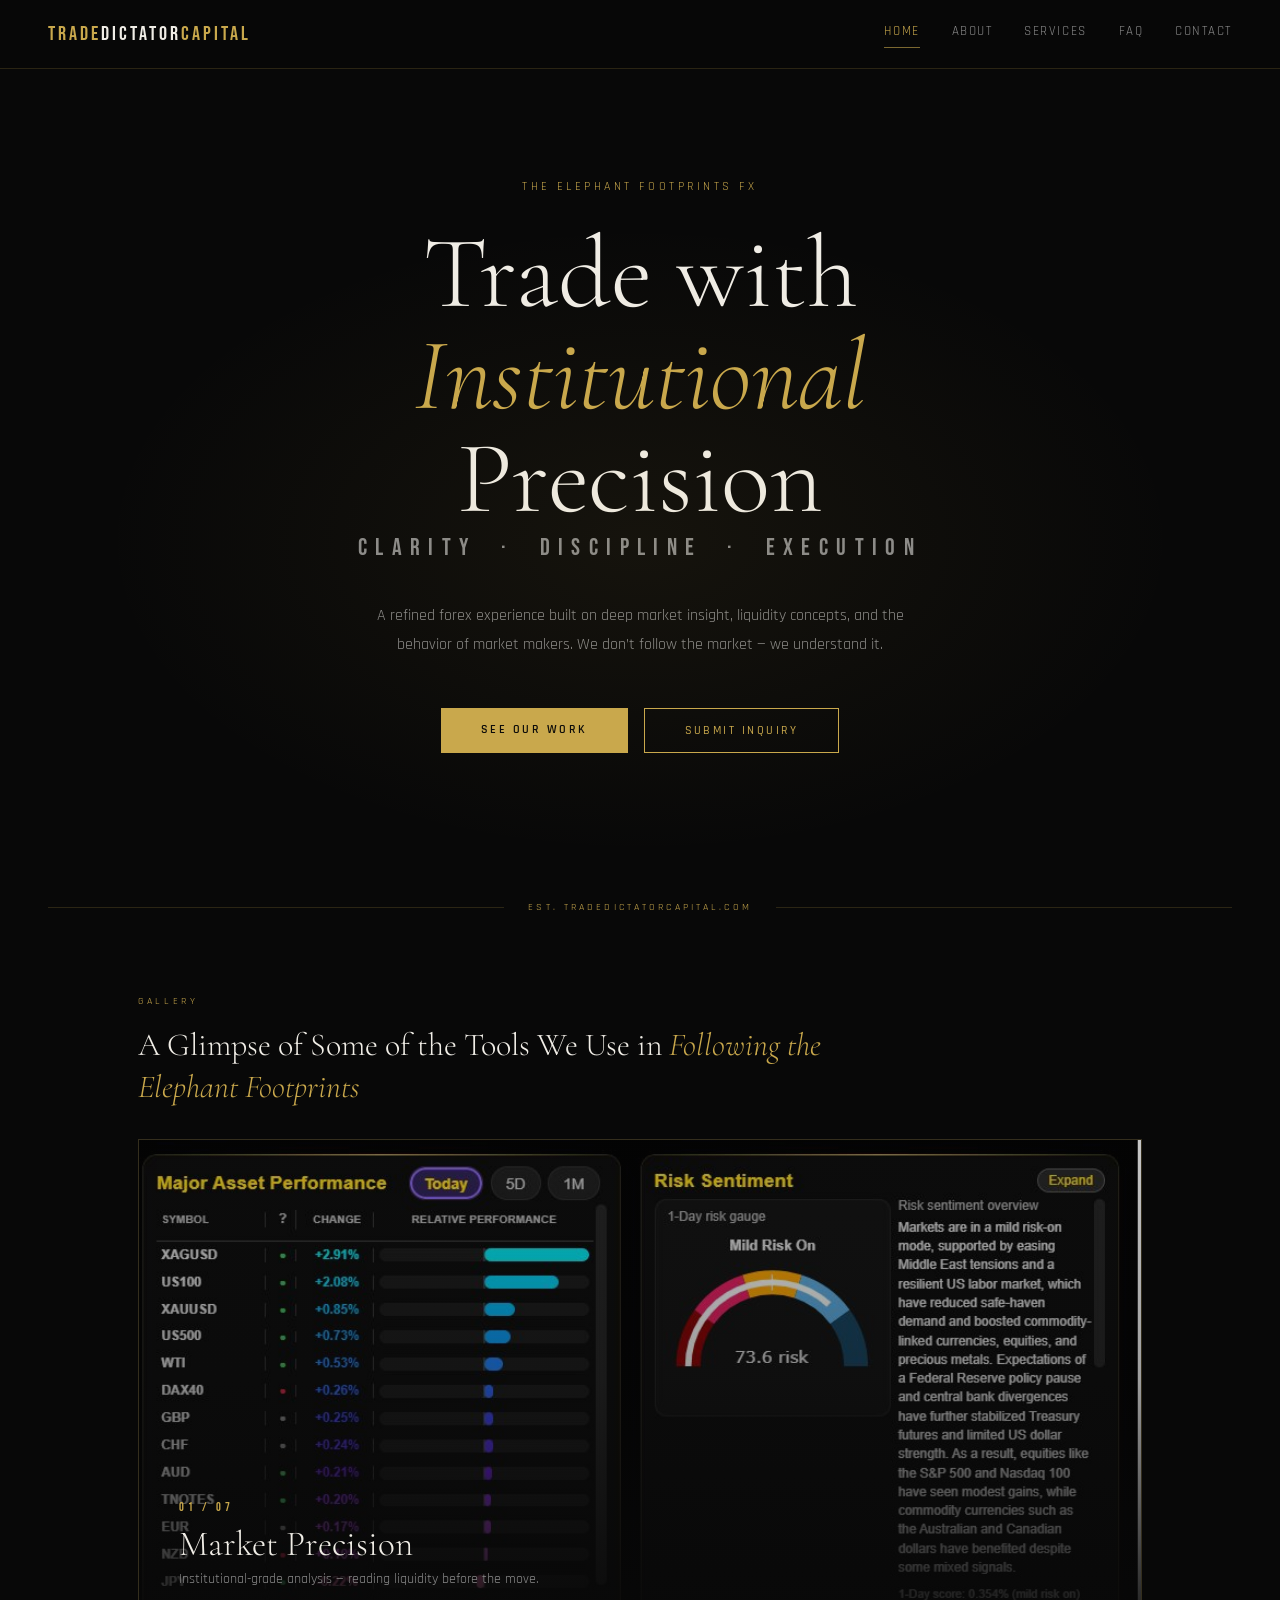
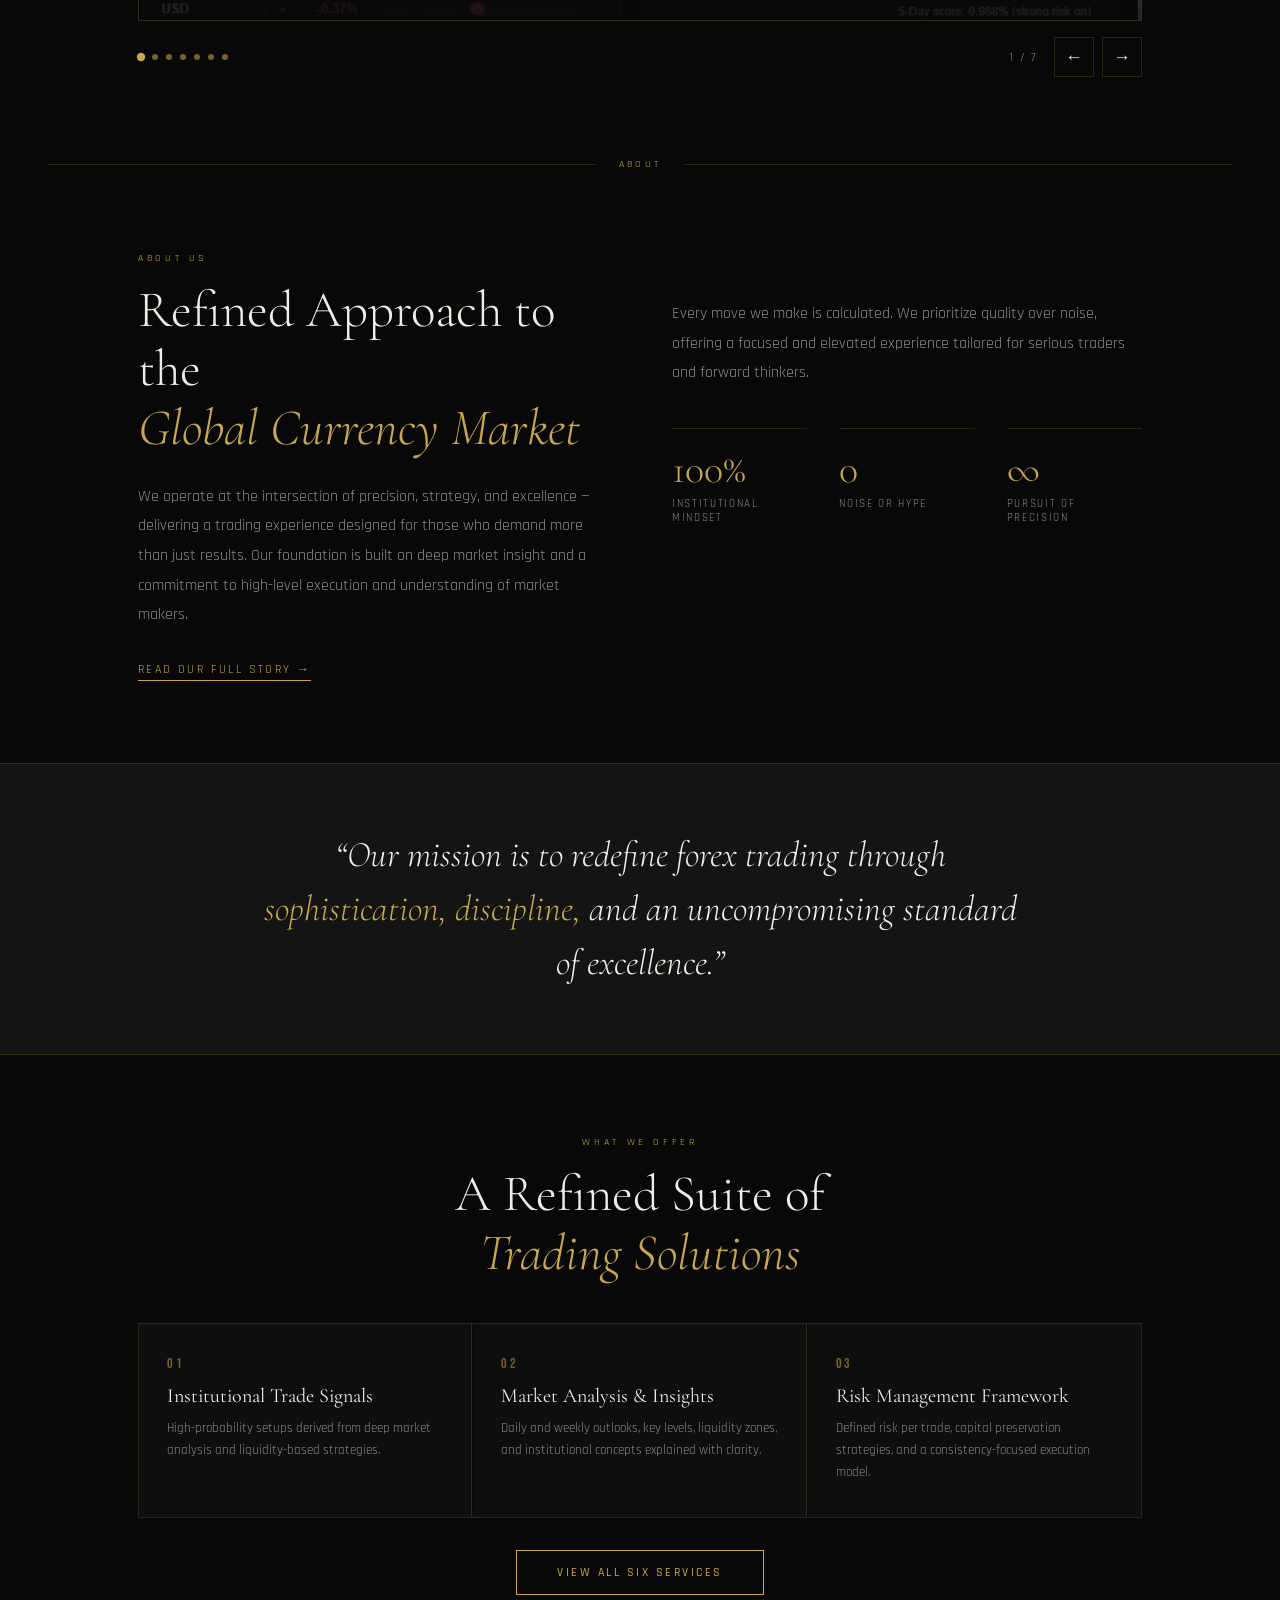
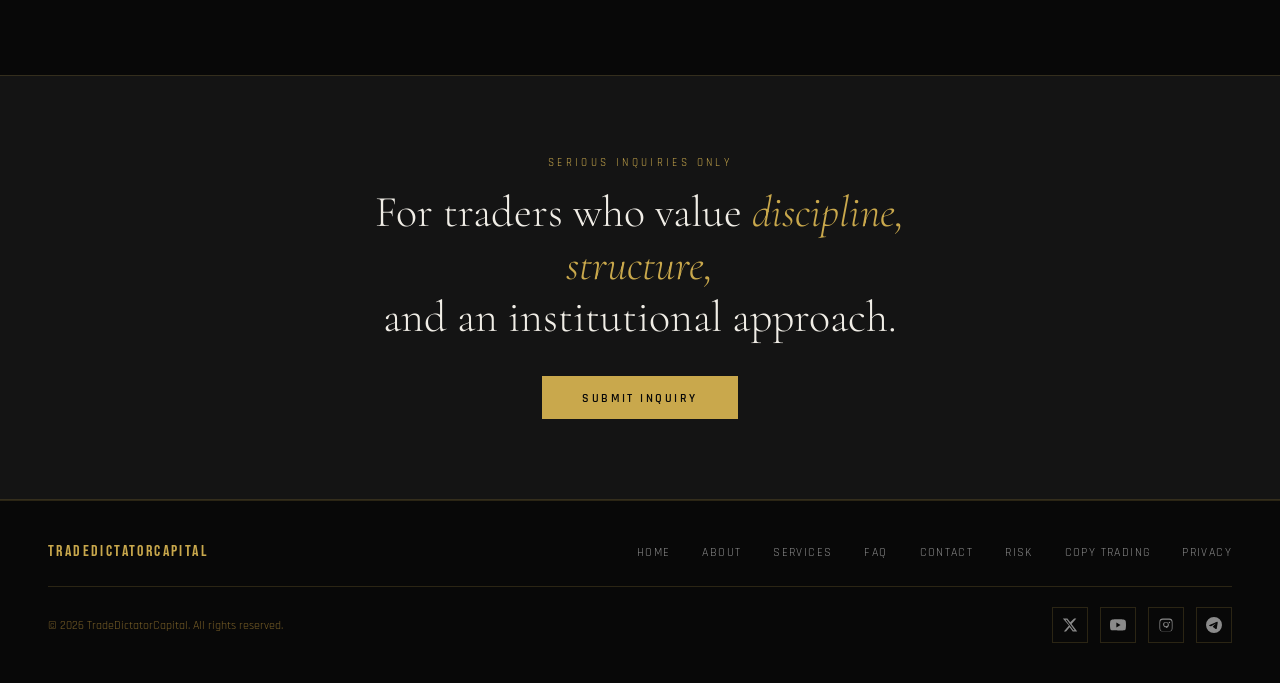
==== index.html @ 40e5babe "Initial site for TradeDictatorCapital Multi-page static site for tradedictatorcapital.com — a forex " ====
<!DOCTYPE html>
<html lang="en">
<head>
<meta charset="UTF-8">
<meta name="viewport" content="width=device-width, initial-scale=1.0">
<title>TradeDictatorCapital — The Elephant Footprints FX</title>
<meta name="description" content="A refined forex experience built on institutional principles, precision, and disciplined execution.">
<link href="https://fonts.googleapis.com/css2?family=Cormorant+Garamond:ital,wght@0,300;0,400;0,600;1,300;1,400&family=Bebas+Neue&family=Rajdhani:wght@300;400;500;600&display=swap" rel="stylesheet">
<link rel="stylesheet" href="styles.css">
</head>
<body>

<nav>
  <a href="index.html" style="text-decoration:none"><div class="nav-logo">Trade<span>Dictator</span>Capital</div></a>
  <ul class="nav-links">
    <li><a href="index.html" class="active">Home</a></li>
    <li><a href="about.html">About</a></li>
    <li><a href="services.html">Services</a></li>
    <li><a href="faq.html">FAQ</a></li>
    <li><a href="contact.html">Contact</a></li>
  </ul>
</nav>

<div class="hero">
  <p class="hero-eyebrow">The Elephant Footprints FX</p>
  <h1 class="hero-title">Trade with<br><em>Institutional</em><br>Precision</h1>
  <p class="hero-sub">Clarity &nbsp;&middot;&nbsp; Discipline &nbsp;&middot;&nbsp; Execution</p>
  <p class="hero-desc">A refined forex experience built on deep market insight, liquidity concepts, and the behavior of market makers. We don&rsquo;t follow the market &mdash; we understand it.</p>
  <div class="hero-ctas">
    <a href="#gallery" class="btn-primary">See Our Work</a>
    <a href="contact.html" class="btn-outline">Submit Inquiry</a>
  </div>
</div>

<div class="divider"><div class="divider-line"></div><div class="divider-mark">Est. Tradedictatorcapital.com</div><div class="divider-line"></div></div>

<div class="slideshow-section" id="gallery">
  <p class="slideshow-label">Gallery</p>
  <h2 class="slideshow-heading">A Glimpse of Some of the Tools We Use in <em>Following the Elephant Footprints</em></h2>
  <div class="slider-wrap">
    <div class="slides-track" id="slidesTrack">
      <div class="slide">
        <img src="[data-uri]" alt="Market Precision" />
        <div class="slide-overlay"></div>
        <div class="slide-content">
          <div class="slide-num">01 / 07</div>
          <div class="slide-title">Market Precision</div>
          <div class="slide-caption">Institutional-grade analysis — reading liquidity before the move.</div>
        </div>
      </div>
      <div class="slide">
        <img src="[data-uri]" alt="Positioning Overview" />
        <div class="slide-overlay"></div>
        <div class="slide-content">
          <div class="slide-num">02 / 07</div>
          <div class="slide-title">Positioning Overview</div>
          <div class="slide-caption">Net non-commercial positioning across forex, commodities & equities.</div>
        </div>
      </div>
      <div class="slide">
        <img src="[data-uri]" alt="Rate Probability" />
        <div class="slide-overlay"></div>
        <div class="slide-content">
          <div class="slide-num">03 / 07</div>
          <div class="slide-title">Rate Probability</div>
          <div class="slide-caption">Central bank rate expectations mapped across every major meeting.</div>
        </div>
      </div>
      <div class="slide">
        <img src="[data-uri]" alt="Economic Calendar" />
        <div class="slide-overlay"></div>
        <div class="slide-content">
          <div class="slide-num">04 / 07</div>
          <div class="slide-title">Economic Calendar</div>
          <div class="slide-caption">Every high-impact macro event, tracked and filtered by country.</div>
        </div>
      </div>
      <div class="slide">
        <img src="[data-uri]" alt="Retail Sentiment" />
        <div class="slide-overlay"></div>
        <div class="slide-content">
          <div class="slide-num">05 / 07</div>
          <div class="slide-title">Retail Sentiment</div>
          <div class="slide-caption">Contrarian signals from retail positioning across all asset classes.</div>
        </div>
      </div>
      <div class="slide">
        <img src="[data-uri]" alt="Seasonality" />
        <div class="slide-overlay"></div>
        <div class="slide-content">
          <div class="slide-num">06 / 07</div>
          <div class="slide-title">Seasonality</div>
          <div class="slide-caption">Historical seasonal paths vs current year performance.</div>
        </div>
      </div>
      <div class="slide">
        <img src="[data-uri]" alt="Research Reports" />
        <div class="slide-overlay"></div>
        <div class="slide-content">
          <div class="slide-num">07 / 07</div>
          <div class="slide-title">Research Reports</div>
          <div class="slide-caption">300+ investment bank research notes processed and filtered.</div>
        </div>
      </div></div>
  </div>
  <div class="slider-controls">
    <div class="slider-dots" id="sliderDots"></div>
    <div class="slider-right">
      <div class="slider-counter" id="sliderCounter">1 / 7</div>
      <div class="slider-arrows">
        <button class="arrow-btn" id="prevBtn">&#8592;</button>
        <button class="arrow-btn" id="nextBtn">&#8594;</button>
      </div>
    </div>
  </div>
</div>

<div class="divider"><div class="divider-line"></div><div class="divider-mark">About</div><div class="divider-line"></div></div>

<section id="about">
  <div class="about-grid">
    <div>
      <p class="section-label">About Us</p>
      <h2 class="section-title">Refined Approach to the<br><em>Global Currency Market</em></h2>
      <p class="section-body">We operate at the intersection of precision, strategy, and excellence &mdash; delivering a trading experience designed for those who demand more than just results. Our foundation is built on deep market insight and a commitment to high-level execution and understanding of market makers.</p>
      <p class="section-body" style="margin-top:1.5rem"><a href="about.html" style="color:var(--gold);text-decoration:none;font-size:0.75rem;letter-spacing:0.2em;text-transform:uppercase;border-bottom:0.5px solid var(--gold);padding-bottom:0.2rem">Read Our Full Story &rarr;</a></p>
    </div>
    <div class="about-right">
      <p class="section-body">Every move we make is calculated. We prioritize quality over noise, offering a focused and elevated experience tailored for serious traders and forward thinkers.</p>
      <div class="stat-row">
        <div class="stat"><div class="stat-num">100%</div><div class="stat-label">Institutional Mindset</div></div>
        <div class="stat"><div class="stat-num">0</div><div class="stat-label">Noise or Hype</div></div>
        <div class="stat"><div class="stat-num">&infin;</div><div class="stat-label">Pursuit of Precision</div></div>
      </div>
    </div>
  </div>
</section>

<div class="mission-band">
  <blockquote>&ldquo;Our mission is to redefine forex trading through <span>sophistication, discipline,</span> and an uncompromising standard of excellence.&rdquo;</blockquote>
</div>

<div class="services-teaser">
  <p class="section-label" style="text-align:center">What We Offer</p>
  <h2 class="section-title" style="text-align:center">A Refined Suite of<br><em>Trading Solutions</em></h2>
  <div class="services-teaser-grid">
    <a href="services.html" class="tease" style="text-decoration:none;display:block;color:inherit">
      <div class="tease-num">01</div>
      <div class="tease-name">Institutional Trade Signals</div>
      <div class="tease-desc">High-probability setups derived from deep market analysis and liquidity-based strategies.</div>
    </a>
    <a href="services.html" class="tease" style="text-decoration:none;display:block;color:inherit">
      <div class="tease-num">02</div>
      <div class="tease-name">Market Analysis &amp; Insights</div>
      <div class="tease-desc">Daily and weekly outlooks, key levels, liquidity zones, and institutional concepts explained with clarity.</div>
    </a>
    <a href="services.html" class="tease" style="text-decoration:none;display:block;color:inherit">
      <div class="tease-num">03</div>
      <div class="tease-name">Risk Management Framework</div>
      <div class="tease-desc">Defined risk per trade, capital preservation strategies, and a consistency-focused execution model.</div>
    </a>
  </div>
  <div class="services-teaser-cta">
    <a href="services.html" class="btn-outline">View All Six Services</a>
  </div>
</div>

<div class="cta-band">
  <p class="cta-band-eyebrow">Serious Inquiries Only</p>
  <h2 class="cta-band-title">For traders who value <em>discipline, structure,</em><br>and an institutional approach.</h2>
  <a href="contact.html" class="btn-primary">Submit Inquiry</a>
</div>

<footer>
  <div class="footer-top">
    <div class="footer-logo">TradeDictatorCapital</div>
    <ul class="footer-links">
      <li><a href="index.html">Home</a></li>
      <li><a href="about.html">About</a></li>
      <li><a href="services.html">Services</a></li>
      <li><a href="faq.html">FAQ</a></li>
      <li><a href="contact.html">Contact</a></li>
      <li><a href="risk-disclaimer.html">Risk</a></li>
      <li><a href="copy-trading-disclaimer.html">Copy Trading</a></li>
      <li><a href="privacy-policy.html">Privacy</a></li>
    </ul>
  </div>
  <div class="footer-bottom">
    <div class="footer-copy">&copy; 2026 TradeDictatorCapital. All rights reserved.</div>
    <div class="social-links">
      <a href="#" class="social-link" aria-label="X (Twitter)">
        <svg viewBox="0 0 24 24"><path d="M18.244 2.25h3.308l-7.227 8.26 8.502 11.24H16.17l-4.714-6.231-5.401 6.231H2.746l7.73-8.835L1.254 2.25H8.08l4.259 5.631 5.905-5.631zm-1.161 17.52h1.833L7.084 4.126H5.117z"/></svg>
      </a>
      <a href="#" class="social-link" aria-label="YouTube">
        <svg viewBox="0 0 24 24"><path d="M23.498 6.186a3.016 3.016 0 0 0-2.122-2.136C19.505 3.545 12 3.545 12 3.545s-7.505 0-9.377.505A3.017 3.017 0 0 0 .502 6.186C0 8.07 0 12 0 12s0 3.93.502 5.814a3.016 3.016 0 0 0 2.122 2.136c1.871.505 9.376.505 9.376.505s7.505 0 9.377-.505a3.015 3.015 0 0 0 2.122-2.136C24 15.93 24 12 24 12s0-3.93-.502-5.814zM9.545 15.568V8.432L15.818 12l-6.273 3.568z"/></svg>
      </a>
      <a href="#" class="social-link" aria-label="Instagram">
        <svg viewBox="0 0 24 24"><path d="M12 2.163c3.204 0 3.584.012 4.85.07 3.252.148 4.771 1.691 4.919 4.919.058 1.265.069 1.645.069 4.849 0 3.205-.012 3.584-.069 4.849-.149 3.225-1.664 4.771-4.919 4.919-1.266.058-1.644.07-4.85.07-3.204 0-3.584-.012-4.849-.07-3.26-.149-4.771-1.699-4.919-4.92-.058-1.265-.07-1.644-.07-4.849 0-3.204.013-3.583.07-4.849.149-3.227 1.664-4.771 4.919-4.919C8.416 2.175 8.796 2.163 12 2.163zm0 1.802c-3.141 0-3.495.011-4.71.066-2.673.122-3.819 1.279-3.94 3.94-.055 1.215-.066 1.569-.066 4.71 0 3.141.011 3.495.066 4.71.122 2.673 1.279 3.819 3.94 3.94 1.215.055 1.569.066 4.71.066 3.141 0 3.495-.011 4.71-.066 2.673-.122 3.819-1.279 3.94-3.94.055-1.215.066-1.569.066-4.71 0-3.141-.011-3.495-.066-4.71-.122-2.673-1.279-3.819-3.94-3.94-1.215-.055-1.569-.066-4.71-.066zm0 11.532c-2.39 0-4.328-1.937-4.328-4.327S9.61 7.673 12 7.673s4.327 1.937 4.327 4.327-1.937 4.327-4.327 4.327zm0-7.139a2.812 2.812 0 1 0 0 5.624 2.812 2.812 0 0 0 0-5.624zm5.139-1.288a1.080 1.080 0 1 0 0 2.160 1.080 1.080 0 0 0 0-2.160z"/></svg>
      </a>
      <a href="#" class="social-link" aria-label="Telegram">
        <svg viewBox="0 0 24 24"><path d="M11.944 0A12 12 0 0 0 0 12a12 12 0 0 0 12 12 12 12 0 0 0 12-12A12 12 0 0 0 12 0a12 12 0 0 0-.056 0zm4.962 7.224c.1-.002.321.023.465.14a.506.506 0 0 1 .171.325c.016.093.036.306.02.472-.18 1.898-.962 6.502-1.36 8.627-.168.9-.499 1.201-.82 1.23-.696.065-1.225-.46-1.9-.902-1.056-.693-1.653-1.124-2.678-1.8-1.185-.78-.417-1.21.258-1.91.177-.184 3.247-2.977 3.307-3.23.007-.032.014-.15-.056-.213s-.174-.041-.249-.024c-.106.024-1.793 1.14-5.061 3.345-.48.33-.913.49-1.302.48-.428-.008-1.252-.241-1.865-.44-.752-.245-1.349-.374-1.297-.789.027-.216.325-.437.893-.663 3.498-1.524 5.83-2.529 6.998-3.014 3.332-1.386 4.025-1.627 4.476-1.635z"/></svg>
      </a>
    </div>
  </div>
</footer>

<script src="scripts.js"></script>
</body>
</html>
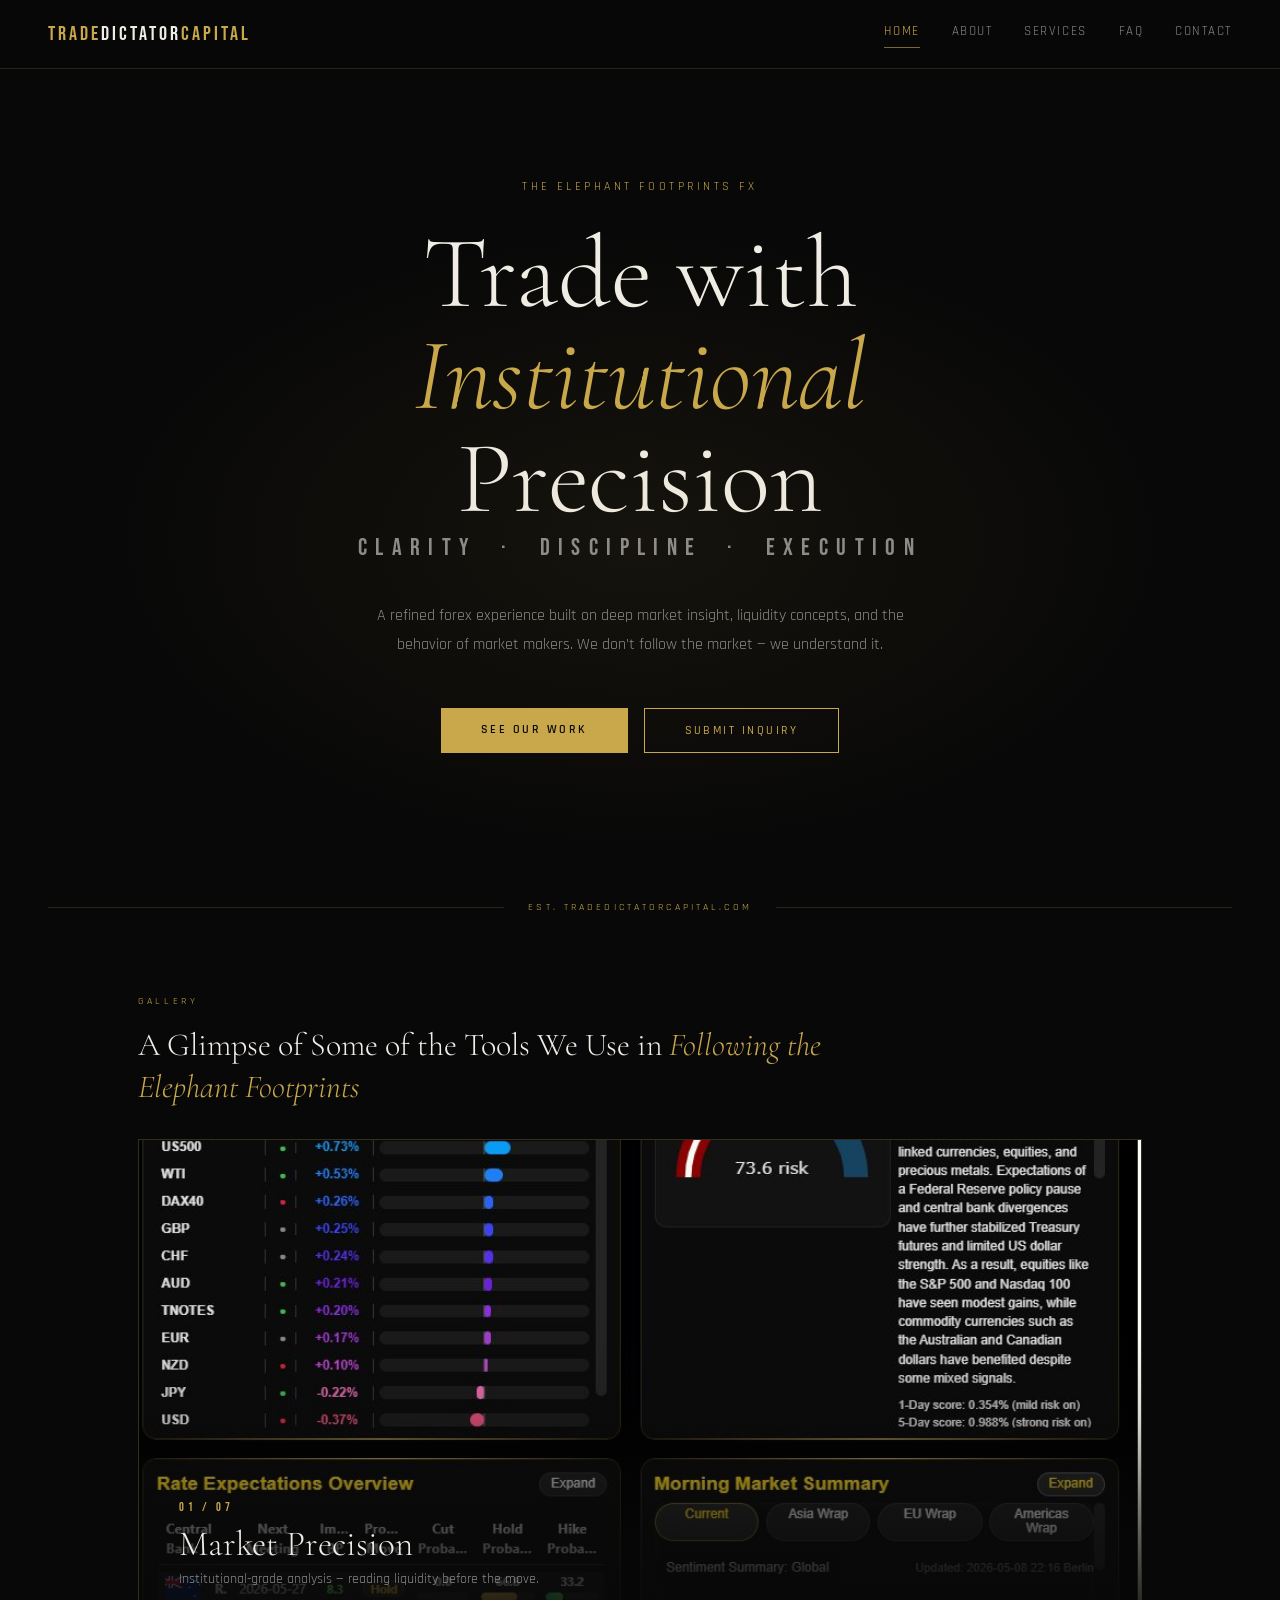
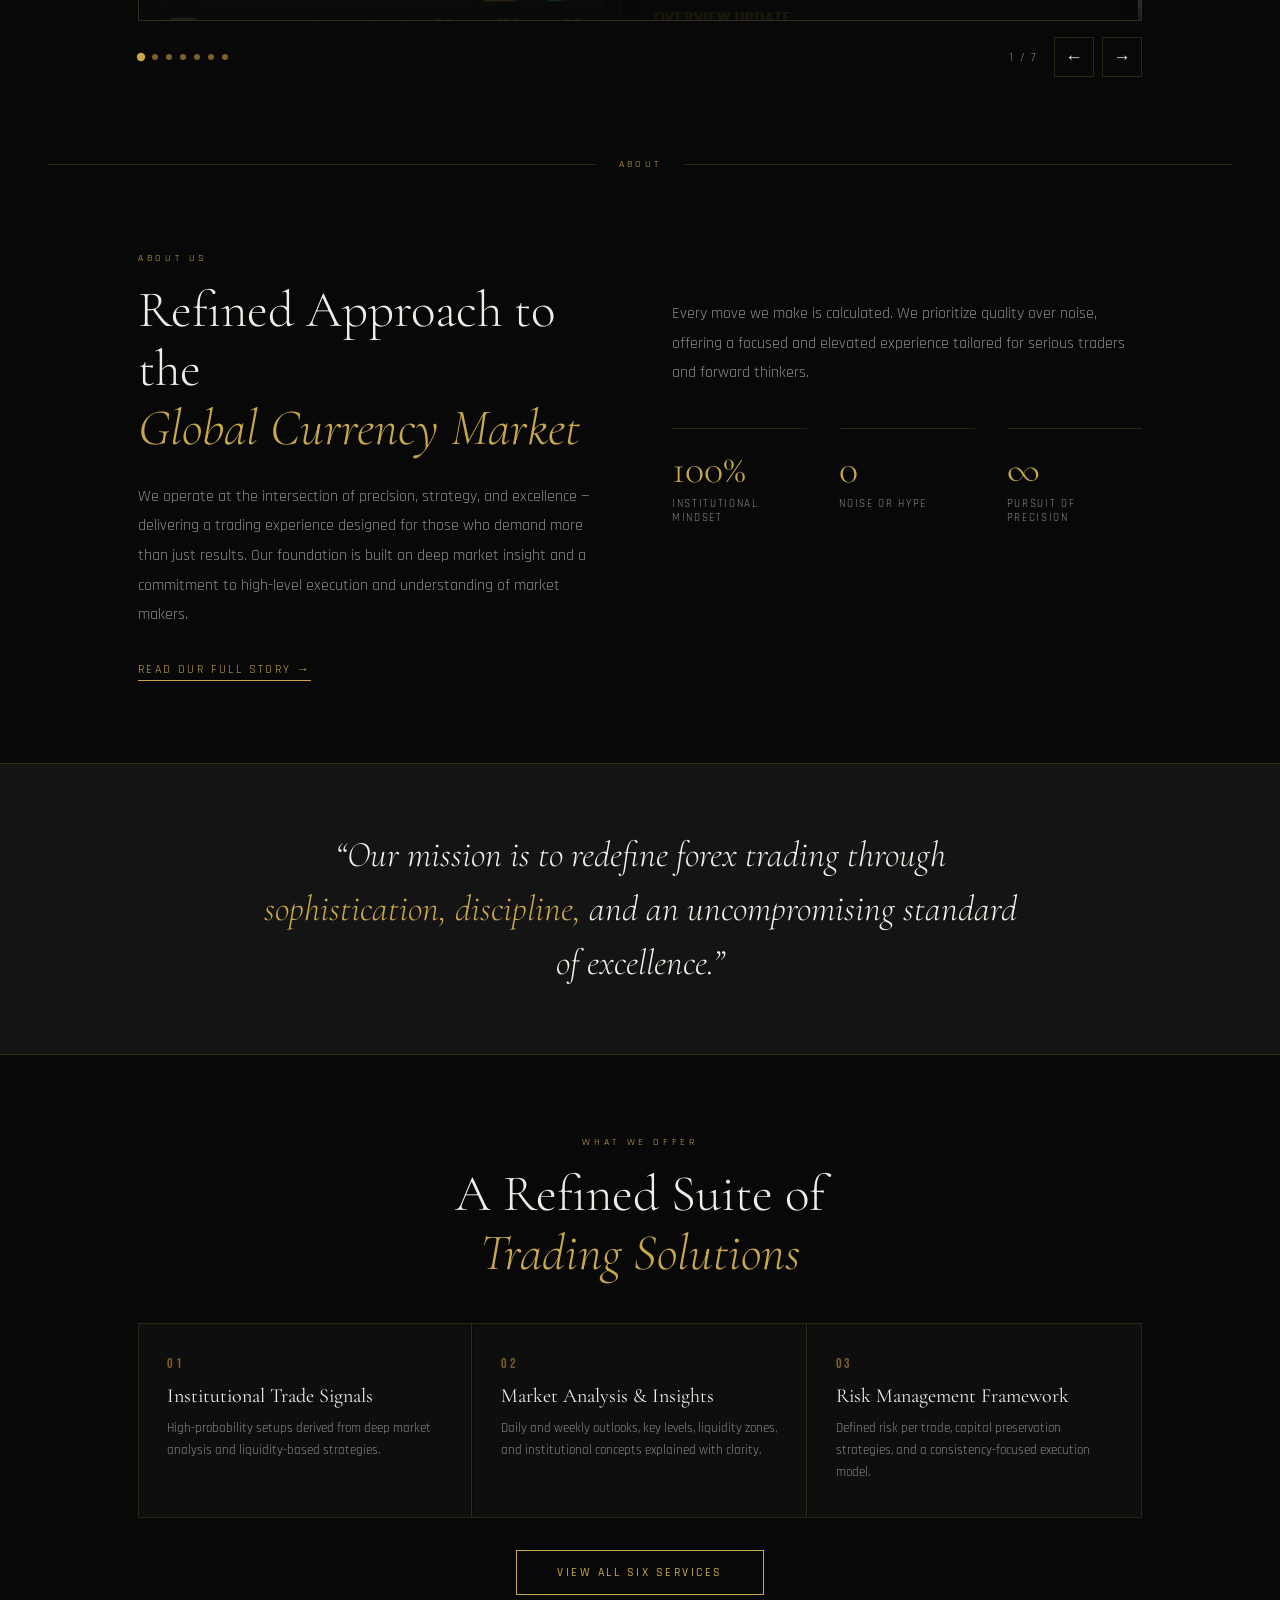
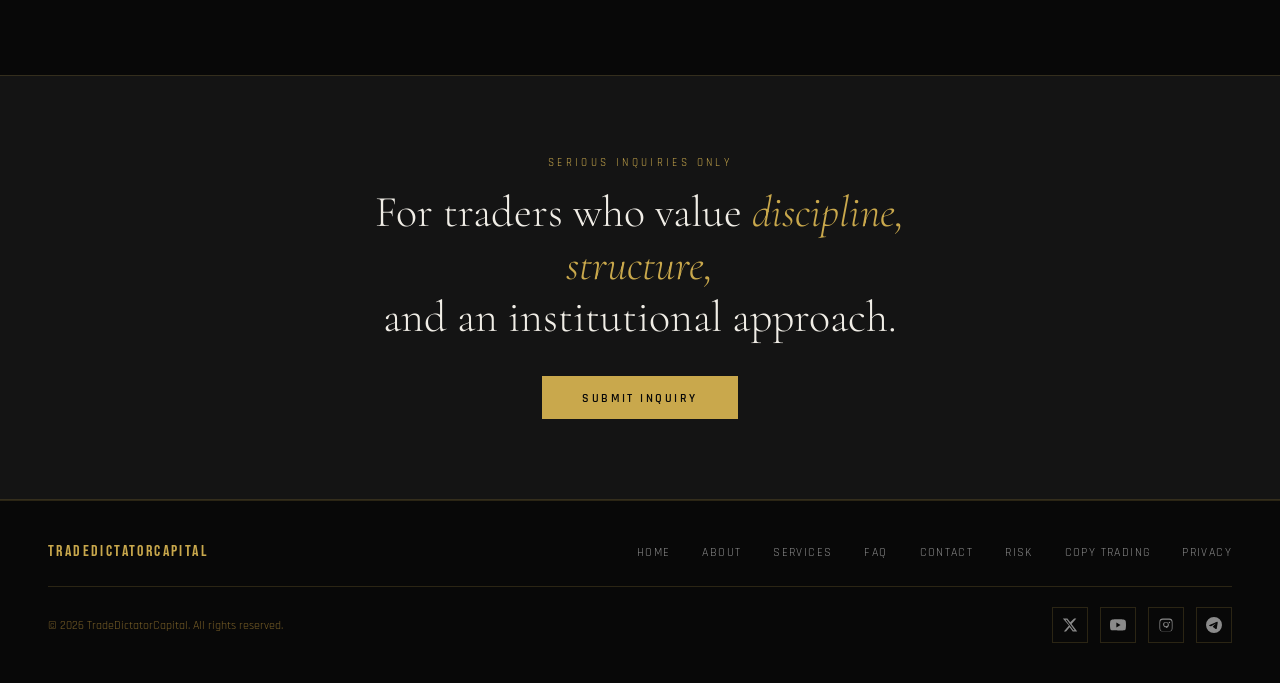
==== commit 5c385489: "Wire Telegram CTAs, working contact form, broker partner band - Hero CTAs now link to Telegram (chan" ====
--- a/index.html
+++ b/index.html
@@ -5,6 +5,12 @@
 <meta name="viewport" content="width=device-width, initial-scale=1.0">
 <title>TradeDictatorCapital — The Elephant Footprints FX</title>
 <meta name="description" content="A refined forex experience built on institutional principles, precision, and disciplined execution.">
+<meta property="og:title" content="TradeDictatorCapital — The Elephant Footprints FX">
+<meta property="og:description" content="Trade with Institutional Precision. Clarity. Discipline. Execution.">
+<meta property="og:image" content="tdc-banner.png">
+<meta property="og:type" content="website">
+<meta name="twitter:card" content="summary_large_image">
+<link rel="icon" type="image/png" href="tdc-banner.png">
 <link href="https://fonts.googleapis.com/css2?family=Cormorant+Garamond:ital,wght@0,300;0,400;0,600;1,300;1,400&family=Bebas+Neue&family=Rajdhani:wght@300;400;500;600&display=swap" rel="stylesheet">
 <link rel="stylesheet" href="styles.css">
 </head>
@@ -27,8 +33,8 @@
   <p class="hero-sub">Clarity &nbsp;&middot;&nbsp; Discipline &nbsp;&middot;&nbsp; Execution</p>
   <p class="hero-desc">A refined forex experience built on deep market insight, liquidity concepts, and the behavior of market makers. We don&rsquo;t follow the market &mdash; we understand it.</p>
   <div class="hero-ctas">
-    <a href="#gallery" class="btn-primary">See Our Work</a>
-    <a href="contact.html" class="btn-outline">Submit Inquiry</a>
+    <a href="https://t.me/+55rsnVeRs4M0N2Y0" target="_blank" rel="noopener" class="btn-primary">See Our Work</a>
+    <a href="https://t.me/mysupportTDC" target="_blank" rel="noopener" class="btn-outline">Submit Inquiry</a>
   </div>
 </div>
 
--- a/styles.css
+++ b/styles.css
@@ -9,7 +9,7 @@
 .nav-links a{text-decoration:none;color:var(--muted);font-size:0.8rem;letter-spacing:0.12em;text-transform:uppercase;transition:color 0.2s}
 .nav-links a:hover{color:var(--gold)}
 .hero{min-height:100vh;display:flex;flex-direction:column;align-items:center;justify-content:center;text-align:center;padding:6rem 2rem 4rem;position:relative;overflow:hidden}
-.hero::before{content:'';position:absolute;inset:0;background:radial-gradient(ellipse 60% 50% at 50% 60%,rgba(201,168,76,0.07) 0%,transparent 70%)}
+.hero::before{content:'';position:absolute;inset:0;background:radial-gradient(ellipse 60% 50% at 50% 60%,rgba(201,168,76,0.07) 0%,transparent 70%);pointer-events:none}
 .hero-eyebrow{font-size:0.72rem;letter-spacing:0.3em;text-transform:uppercase;color:var(--gold);margin-bottom:1.75rem}
 .hero-title{font-family:'Cormorant Garamond',serif;font-size:clamp(3.5rem,8vw,7rem);font-weight:300;line-height:1.0;color:var(--offwhite);margin-bottom:0.25rem}
 .hero-title em{font-style:italic;color:var(--gold)}
@@ -30,8 +30,8 @@
 .slider-wrap{position:relative;width:100%;overflow:hidden;background:var(--dark2);border:0.5px solid var(--border)}
 .slides-track{display:flex;transition:transform 0.65s cubic-bezier(0.4,0,0.2,1)}
 .slide{min-width:100%;height:480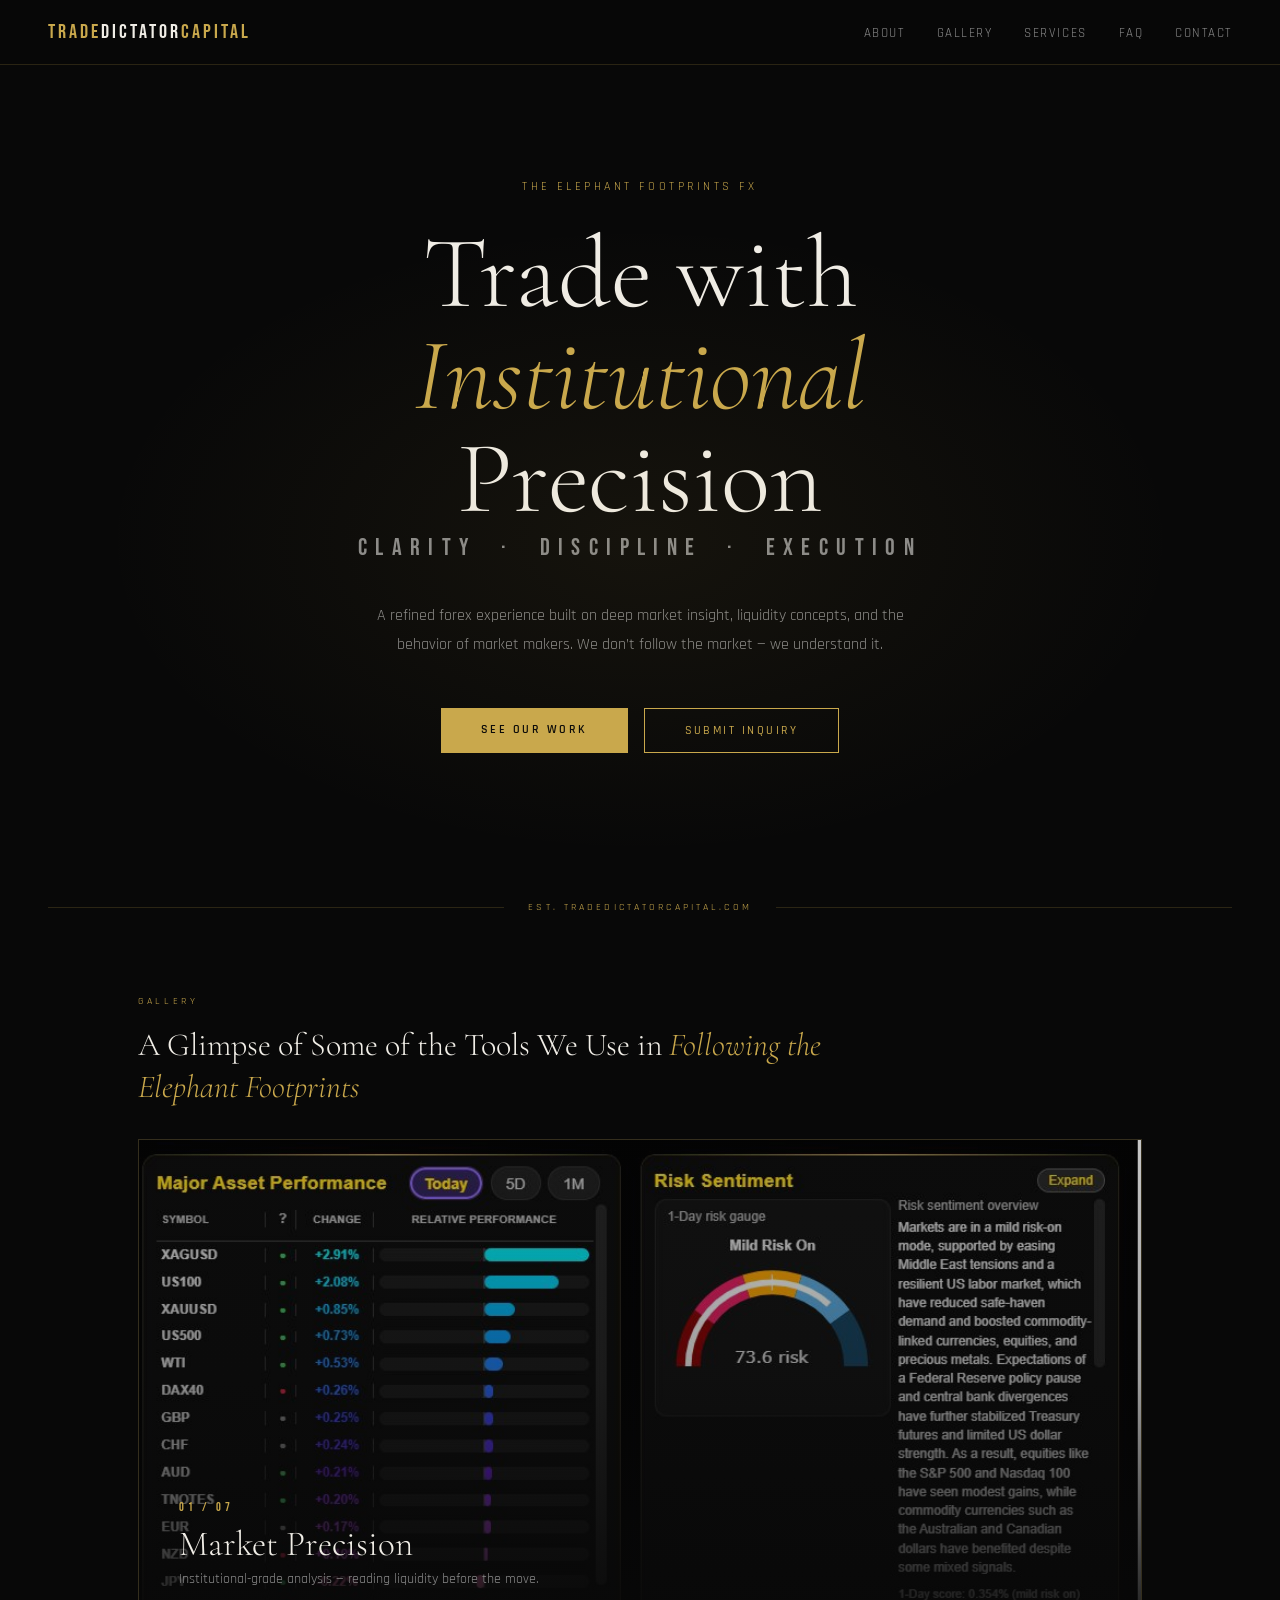
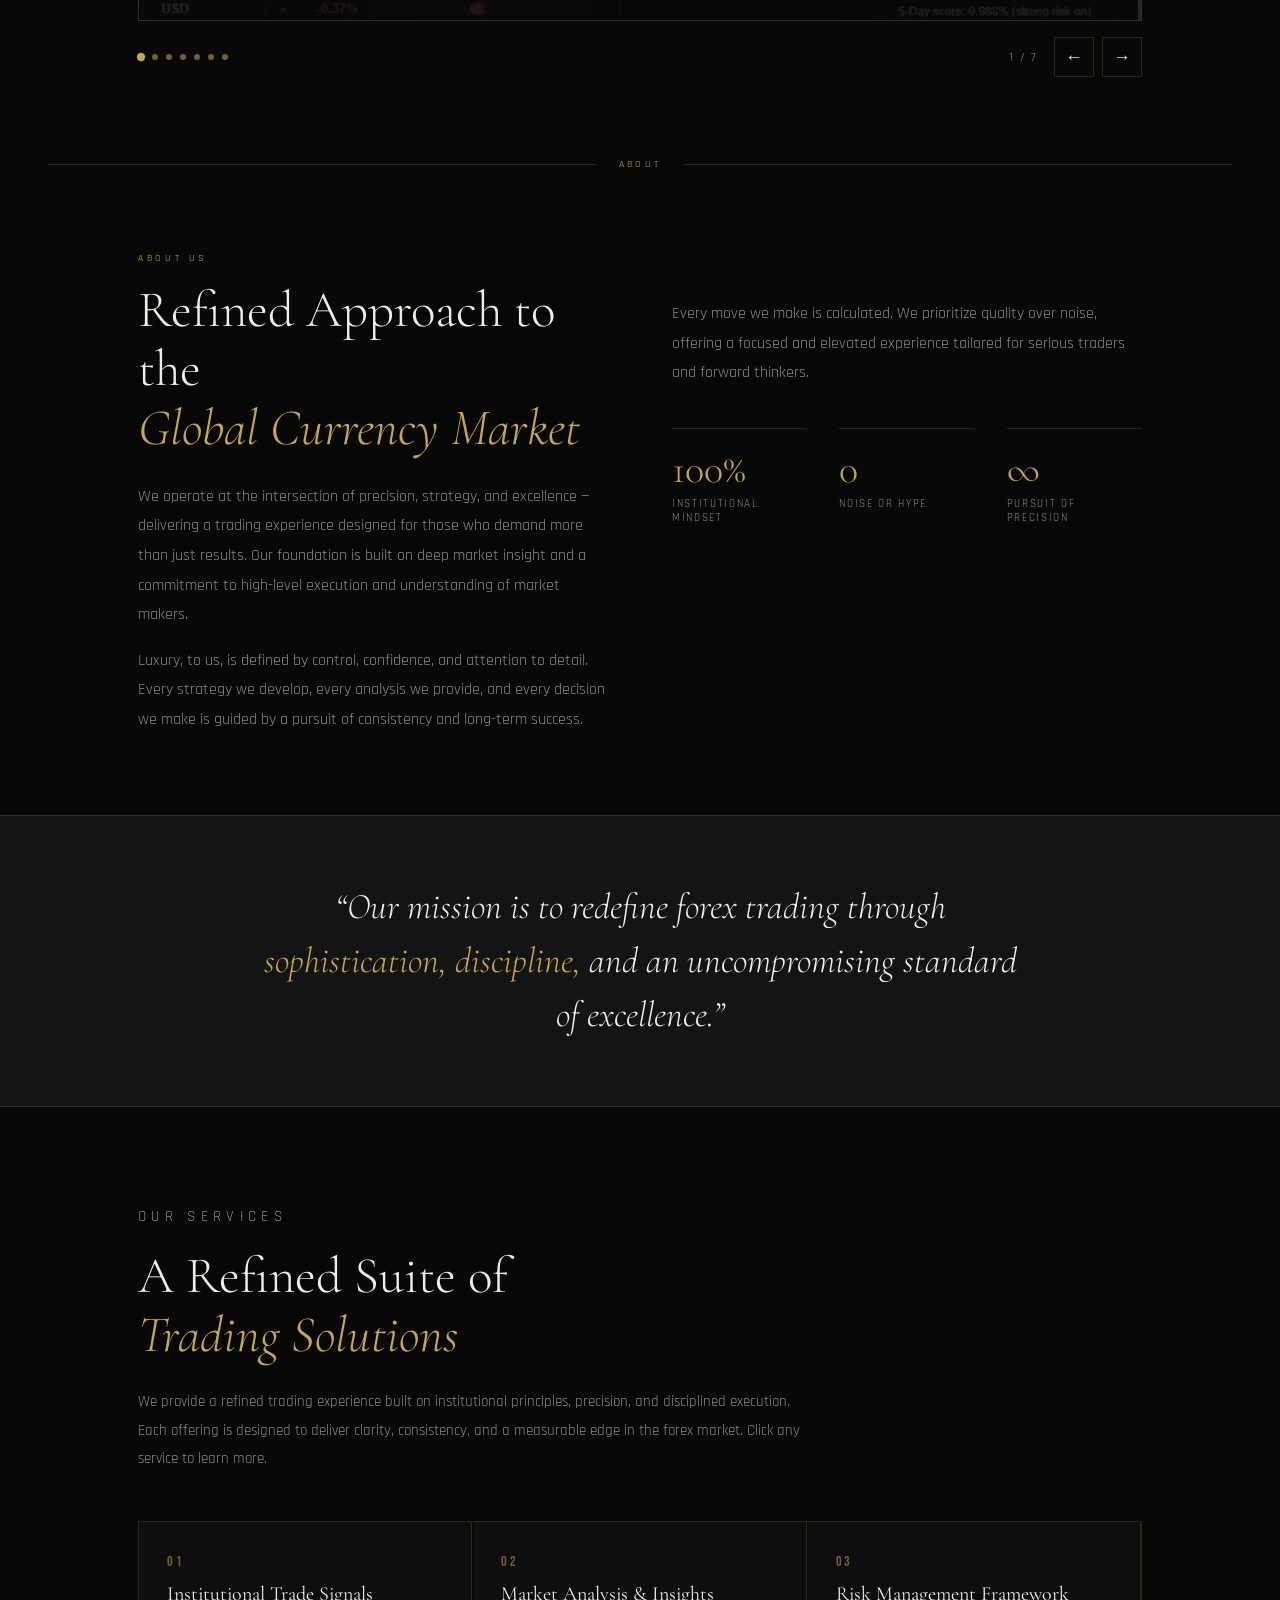
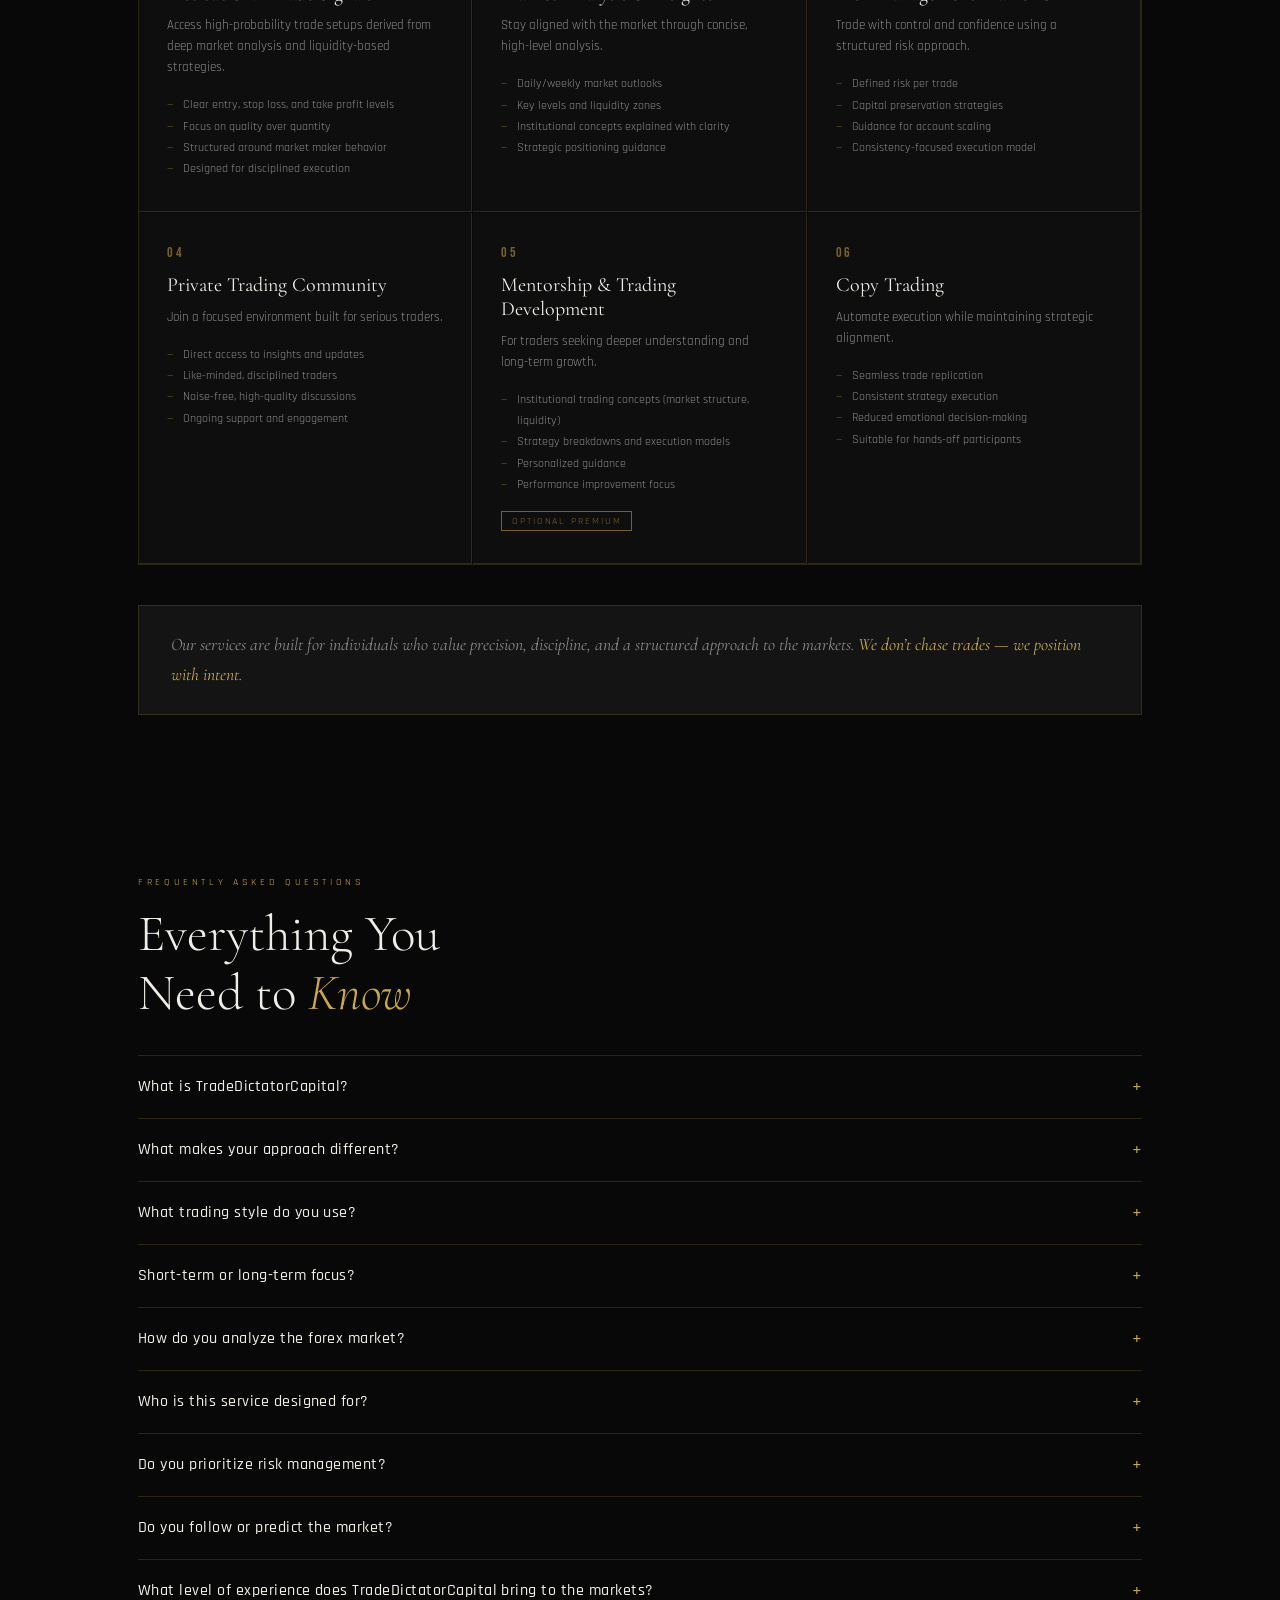
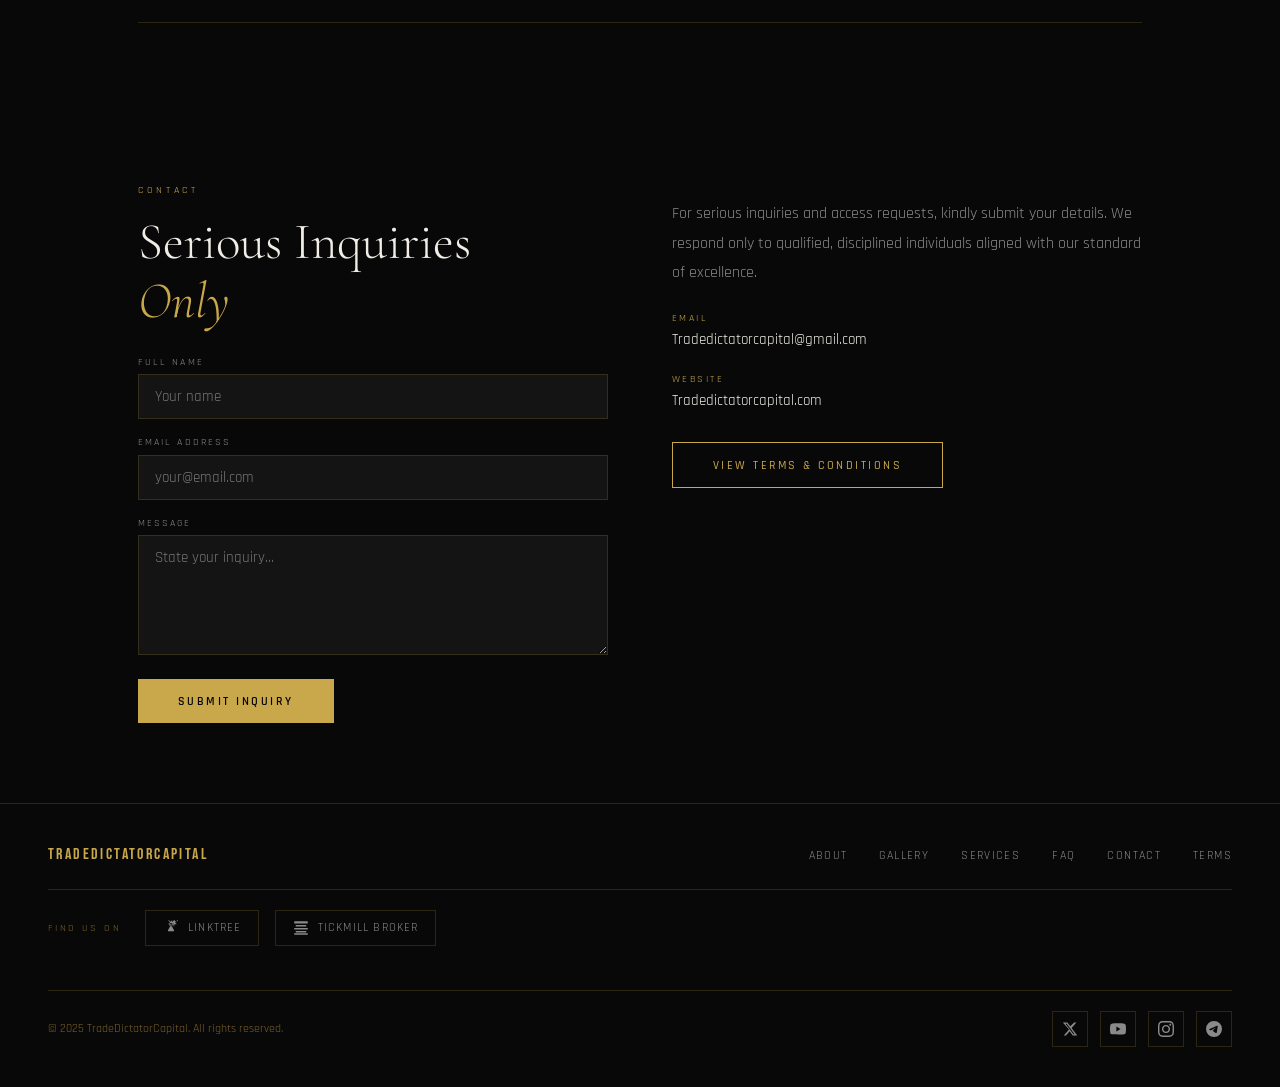
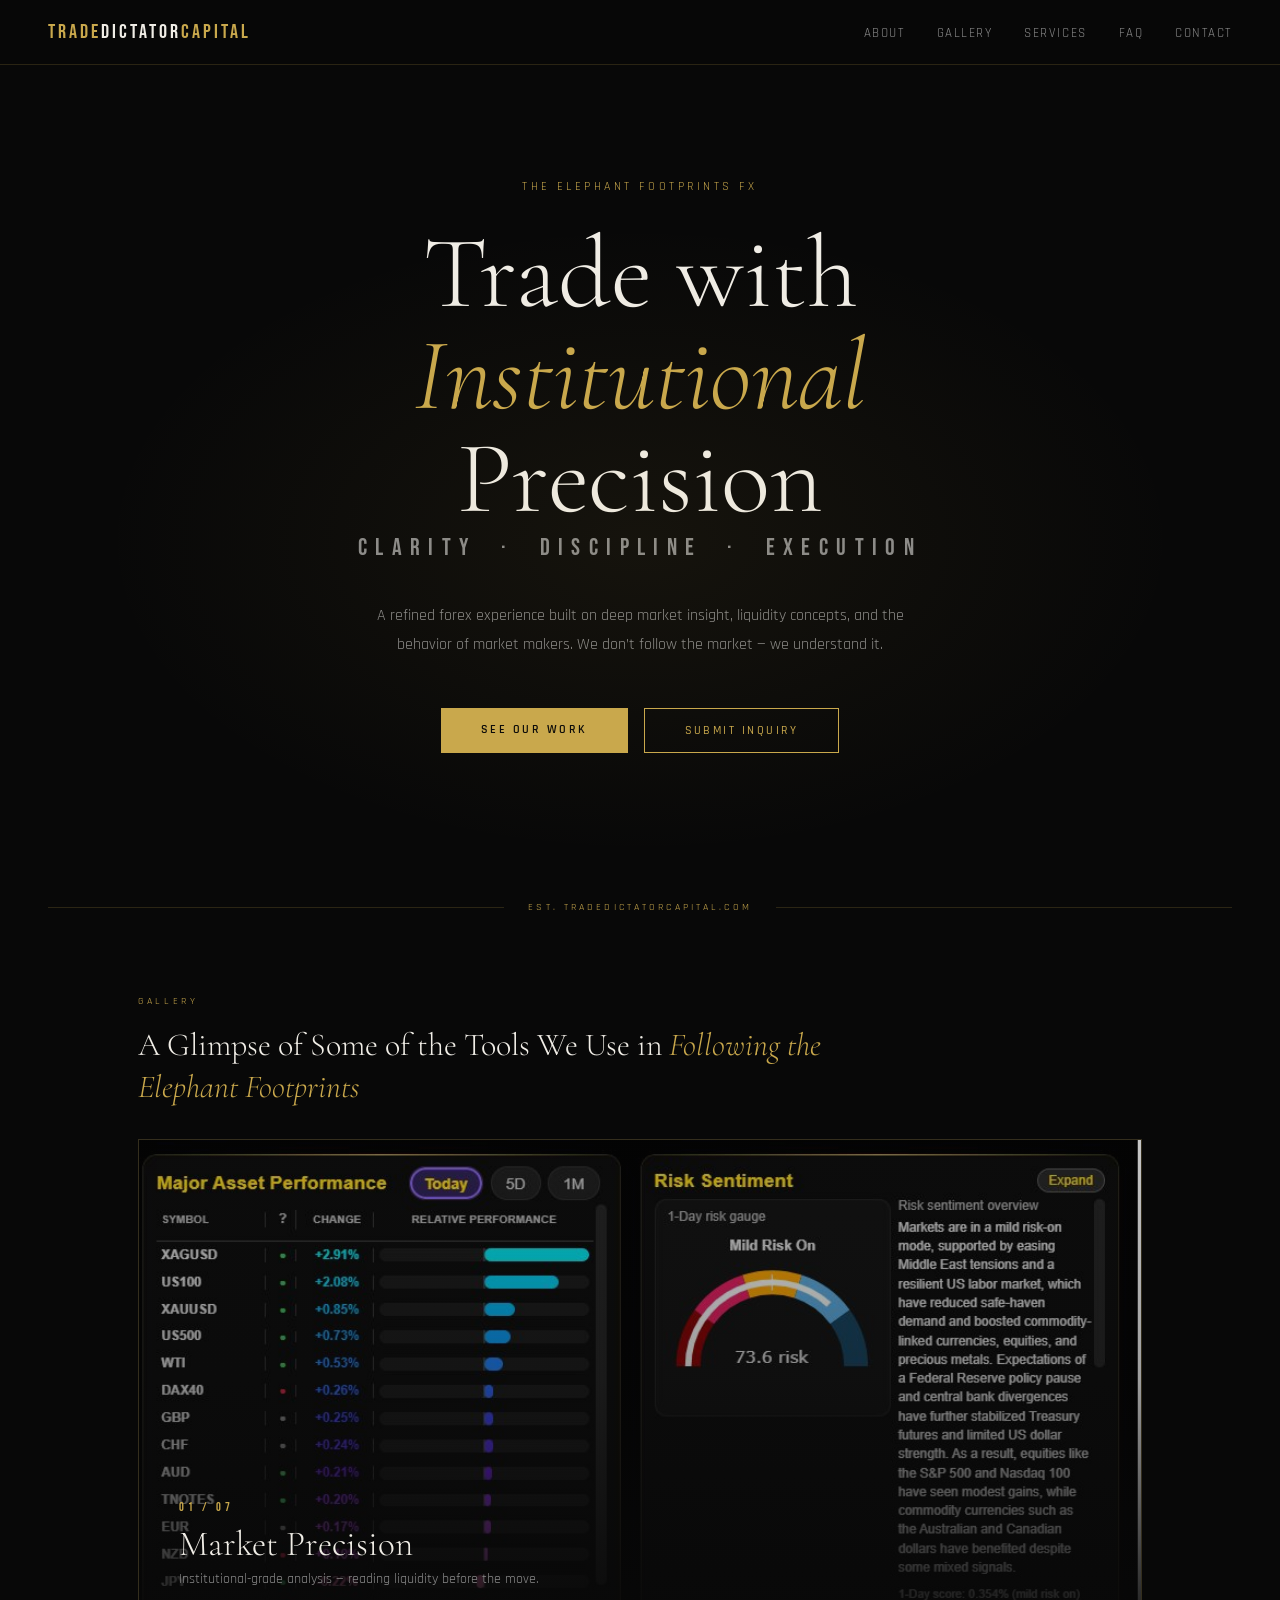
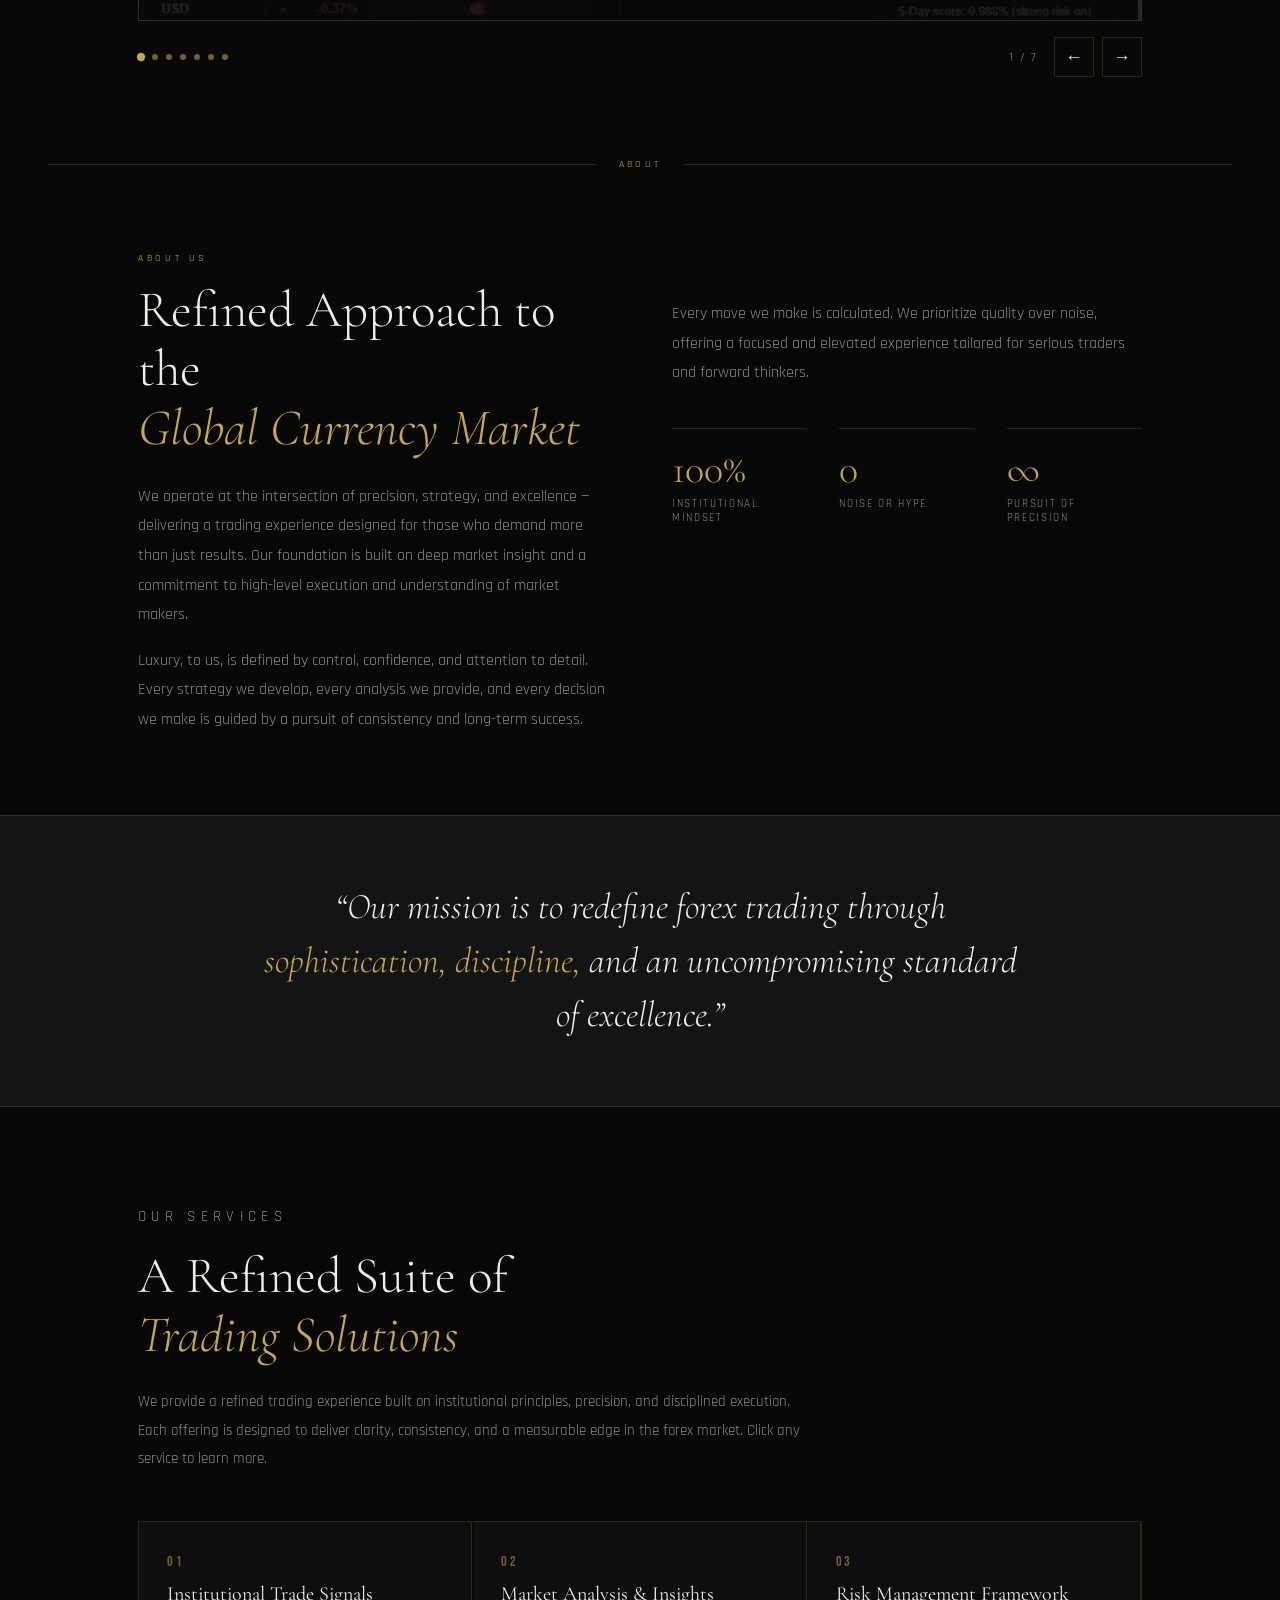
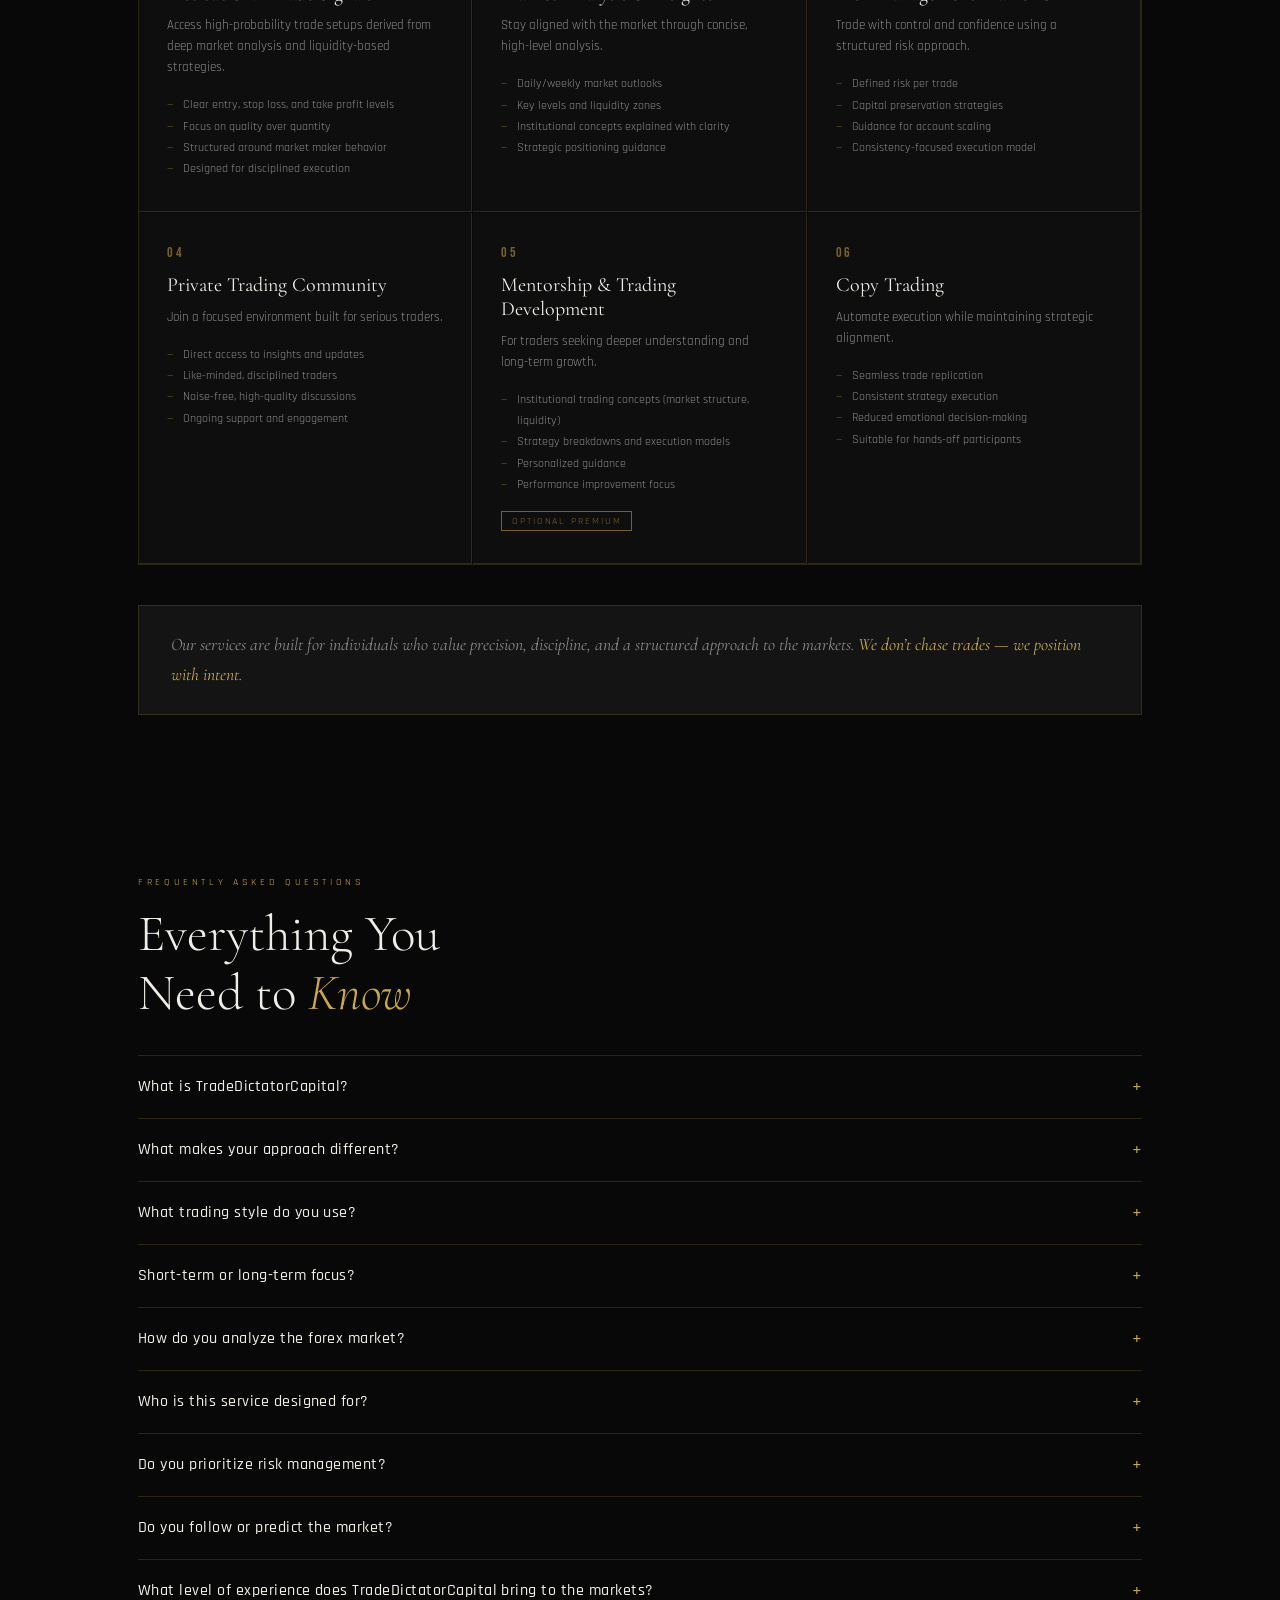
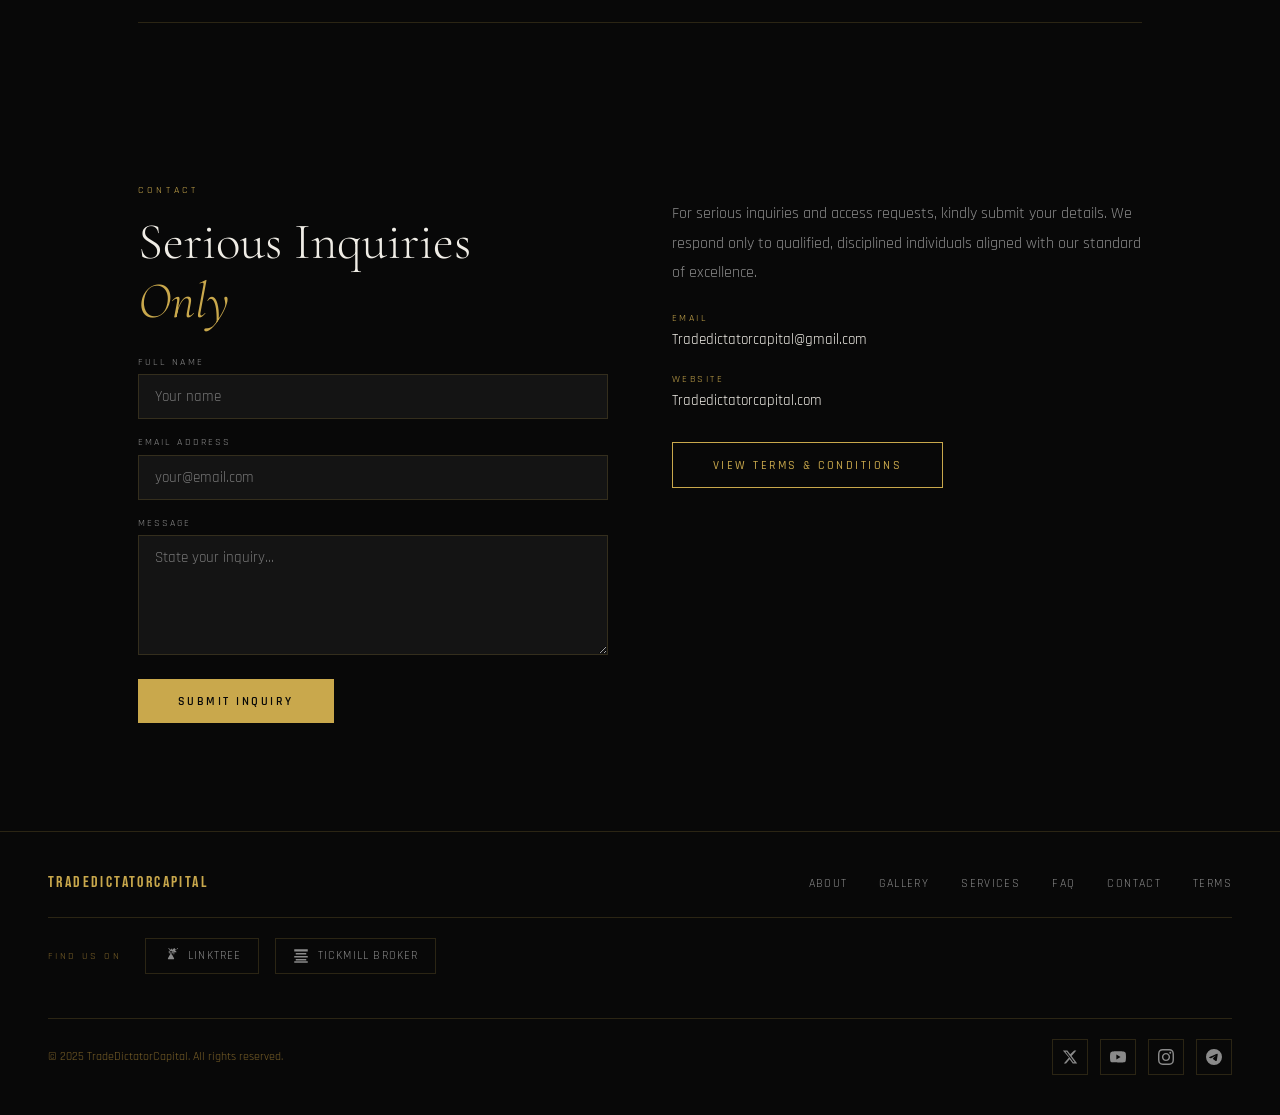
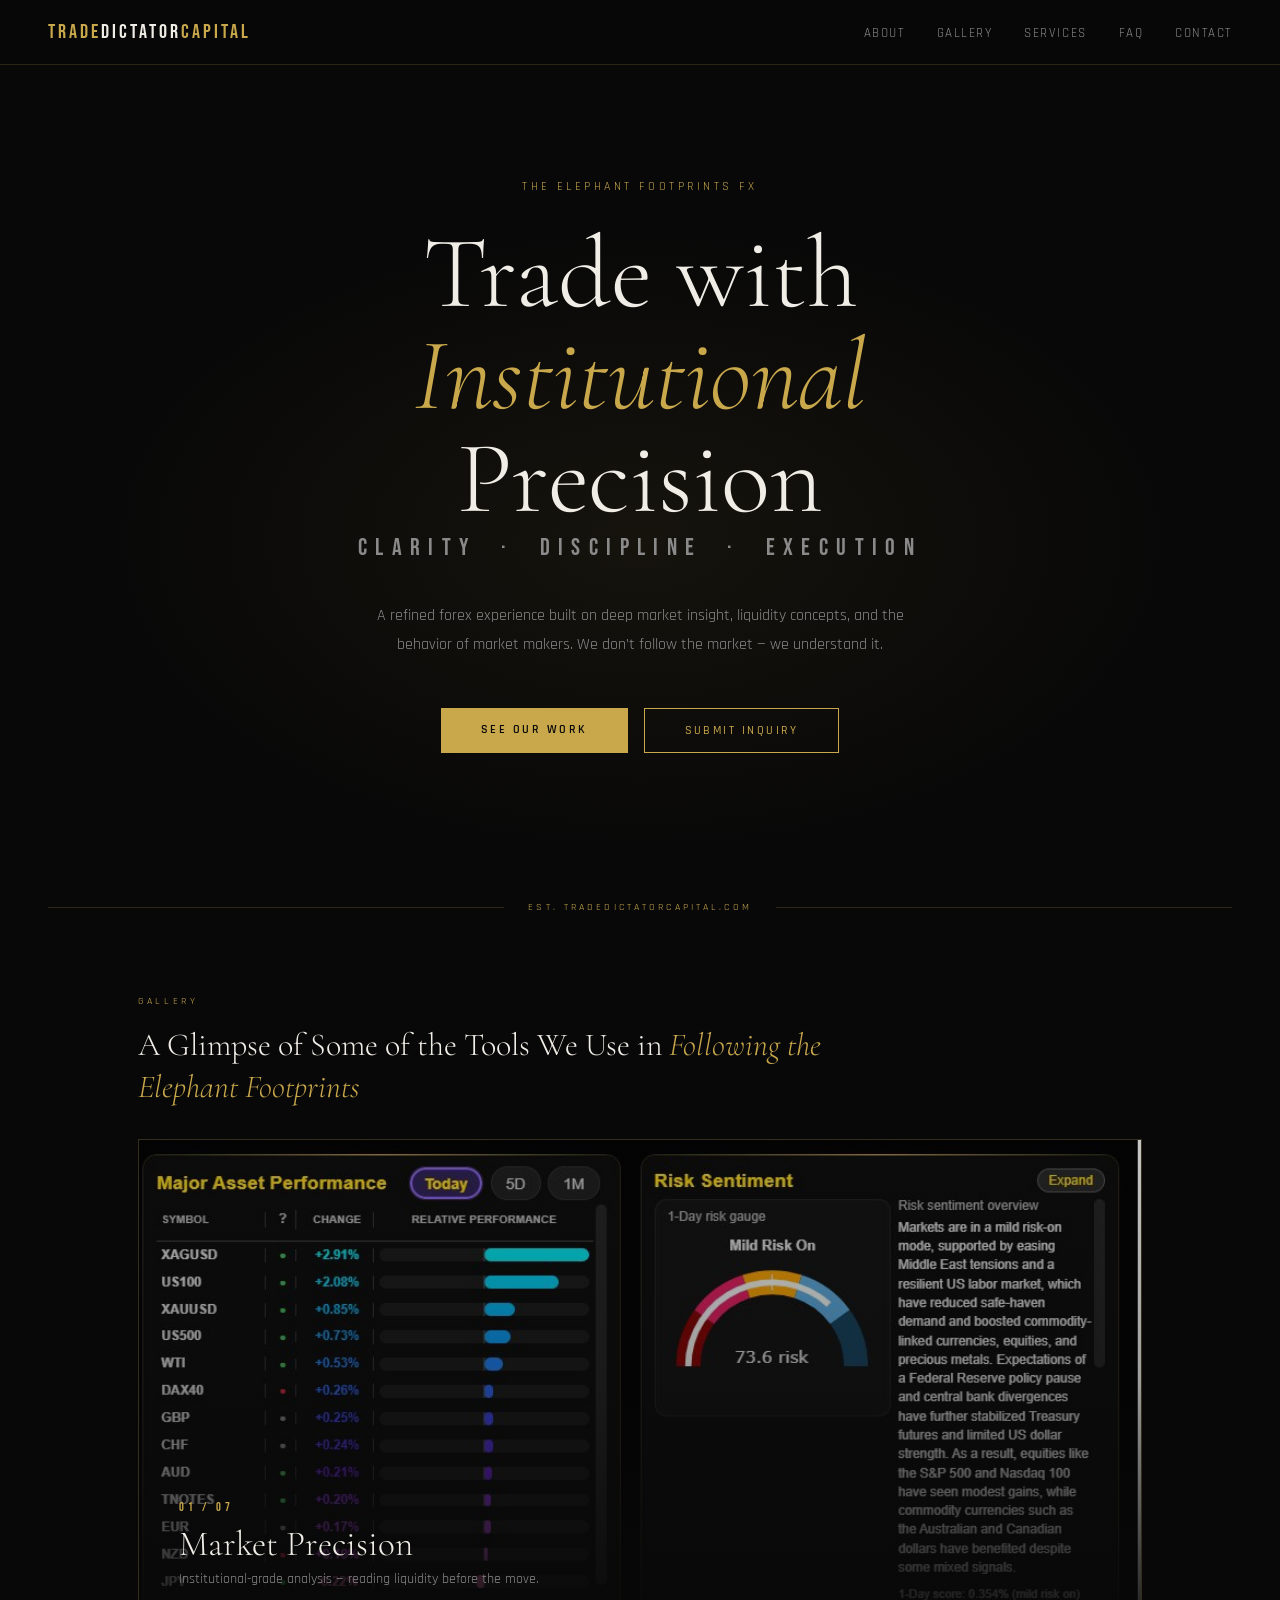
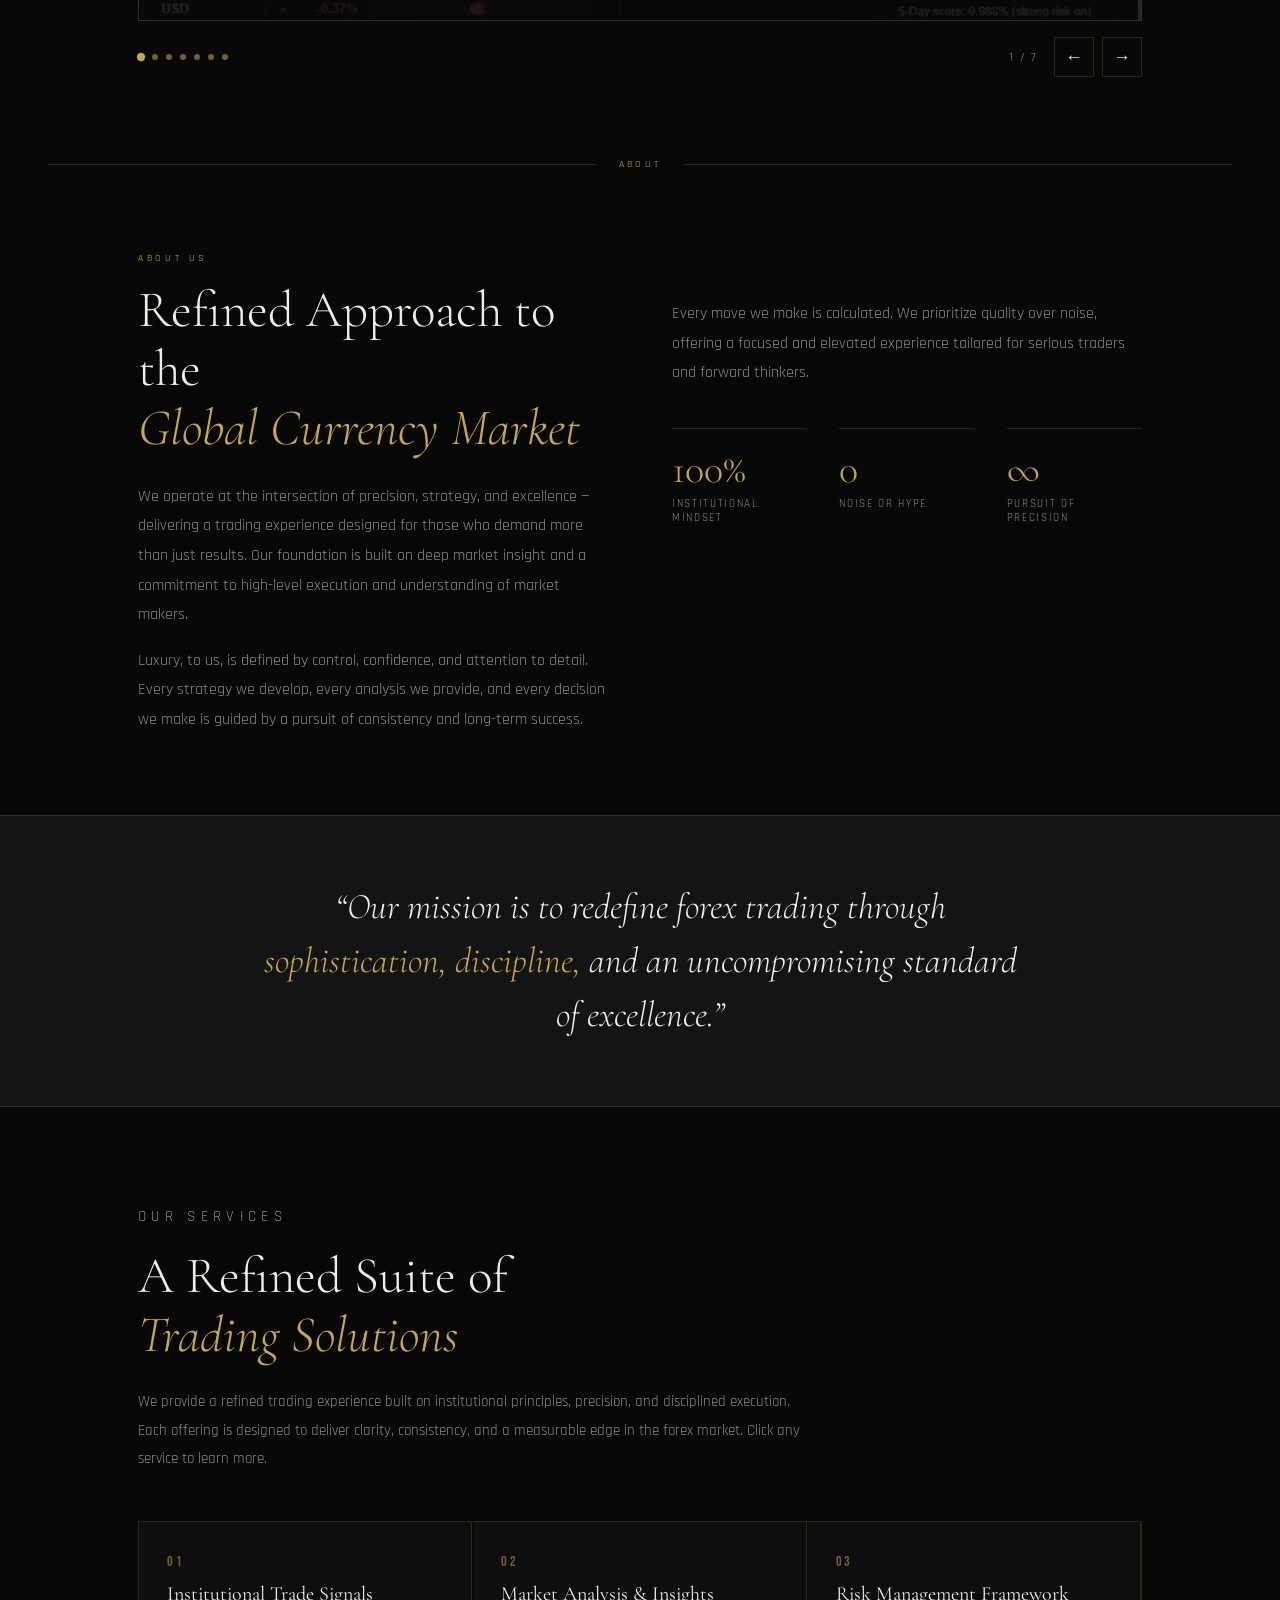
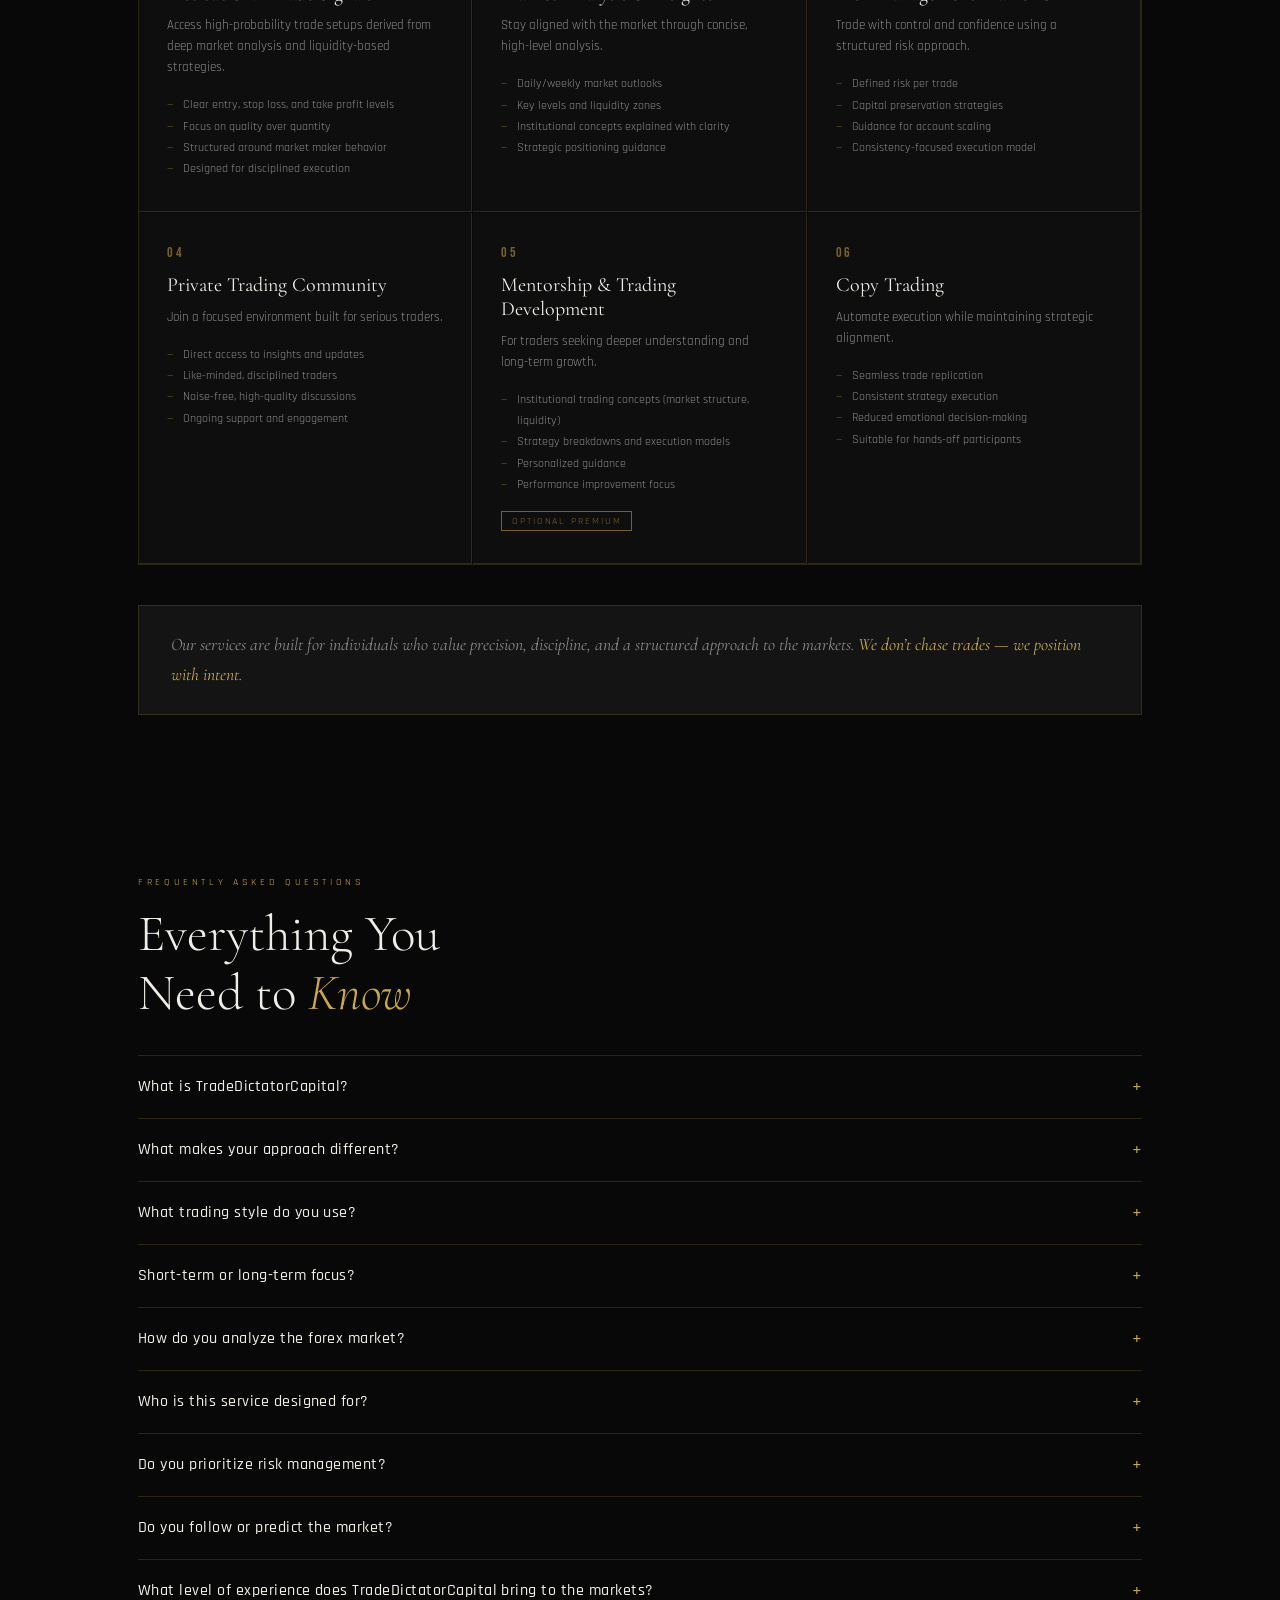
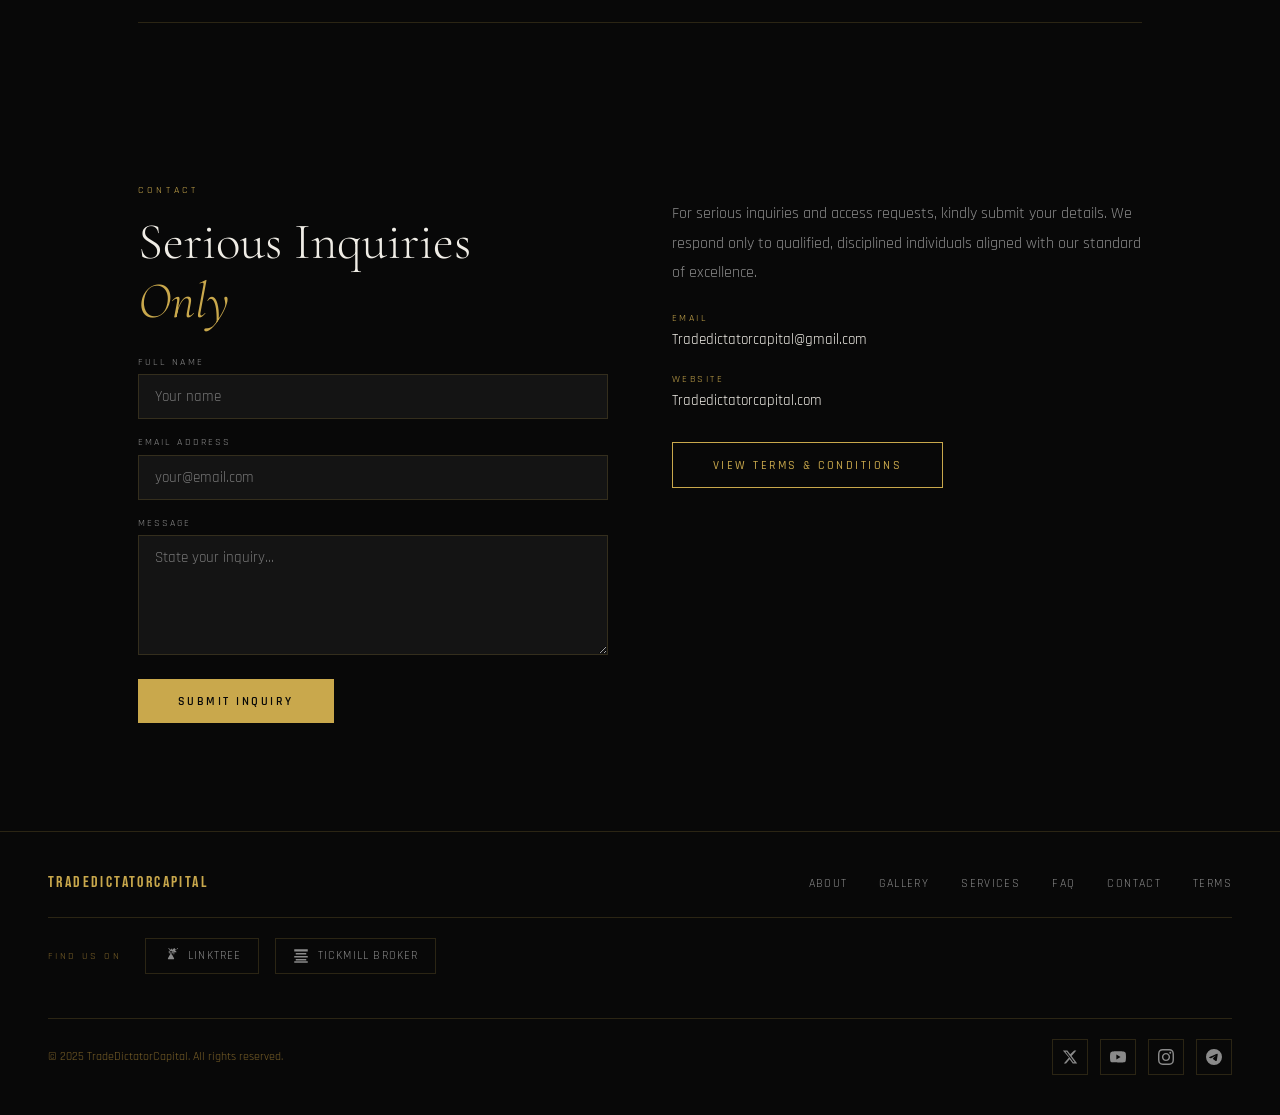
